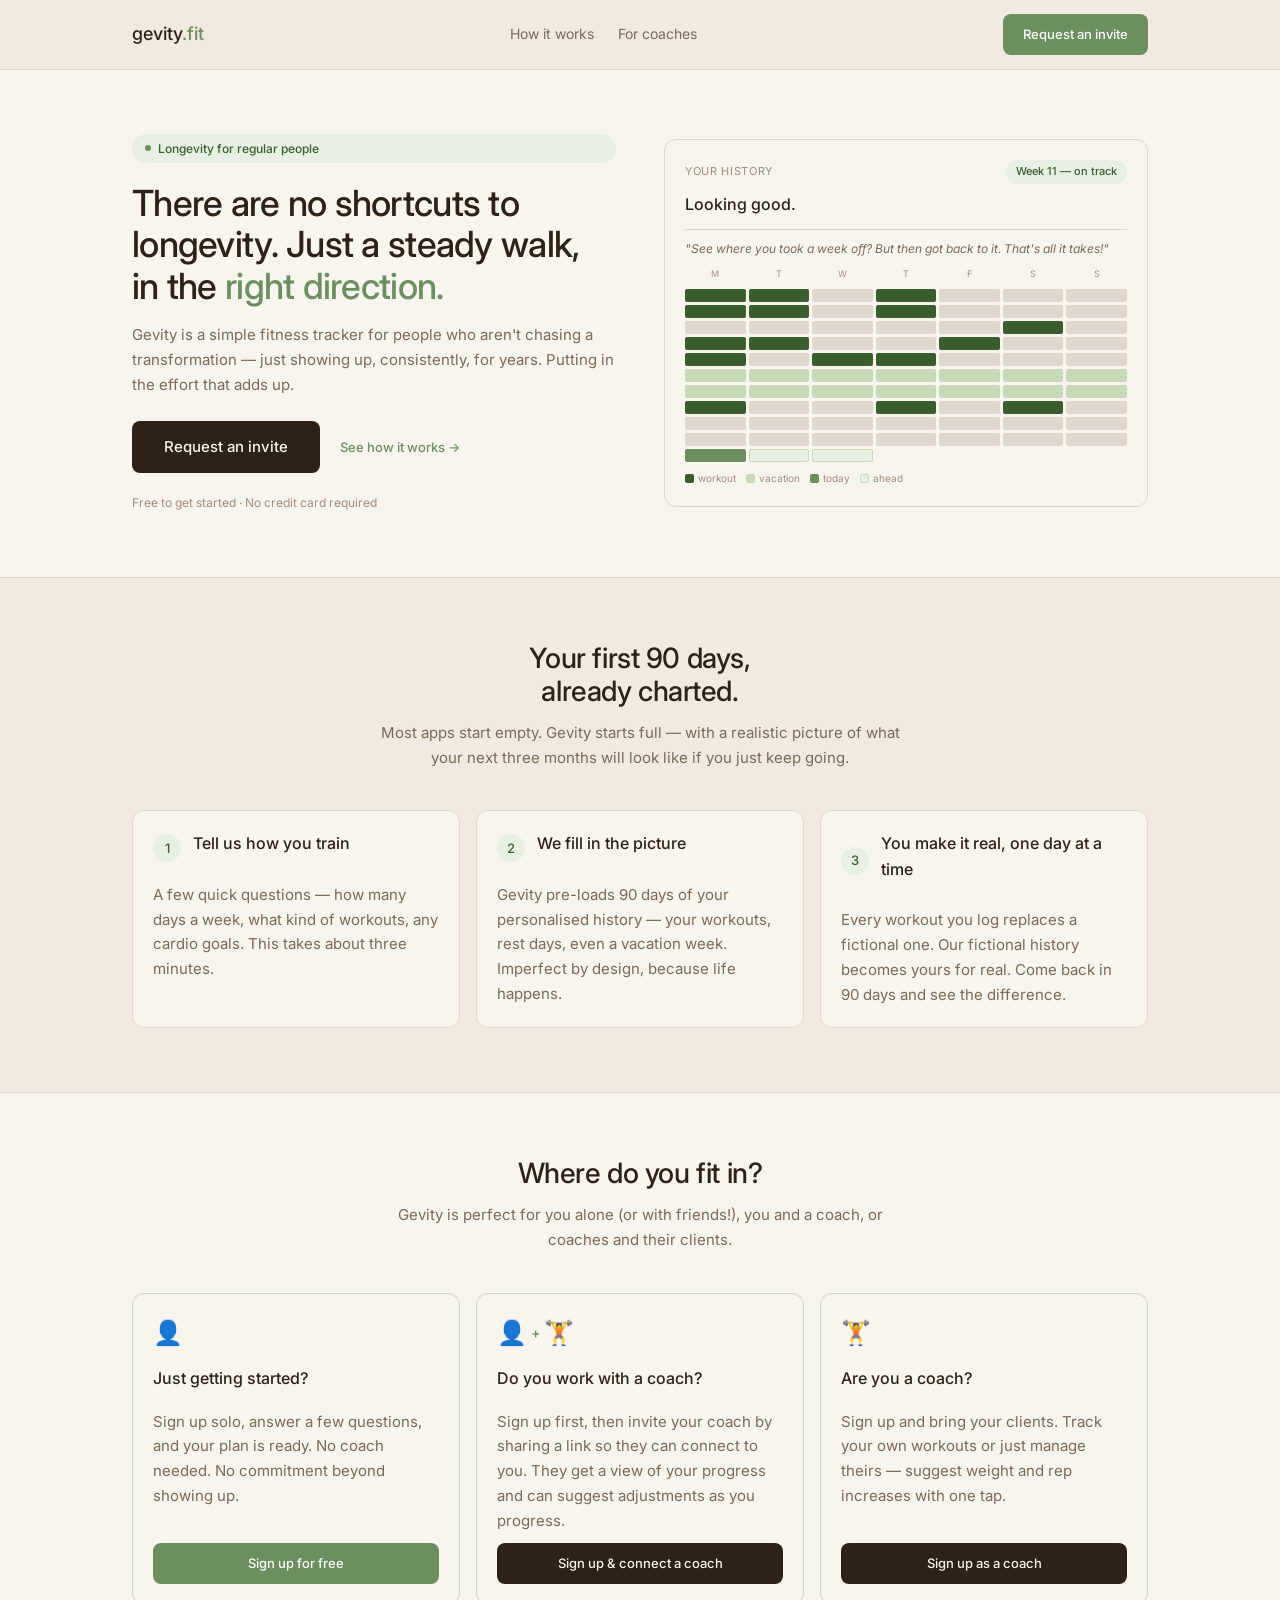
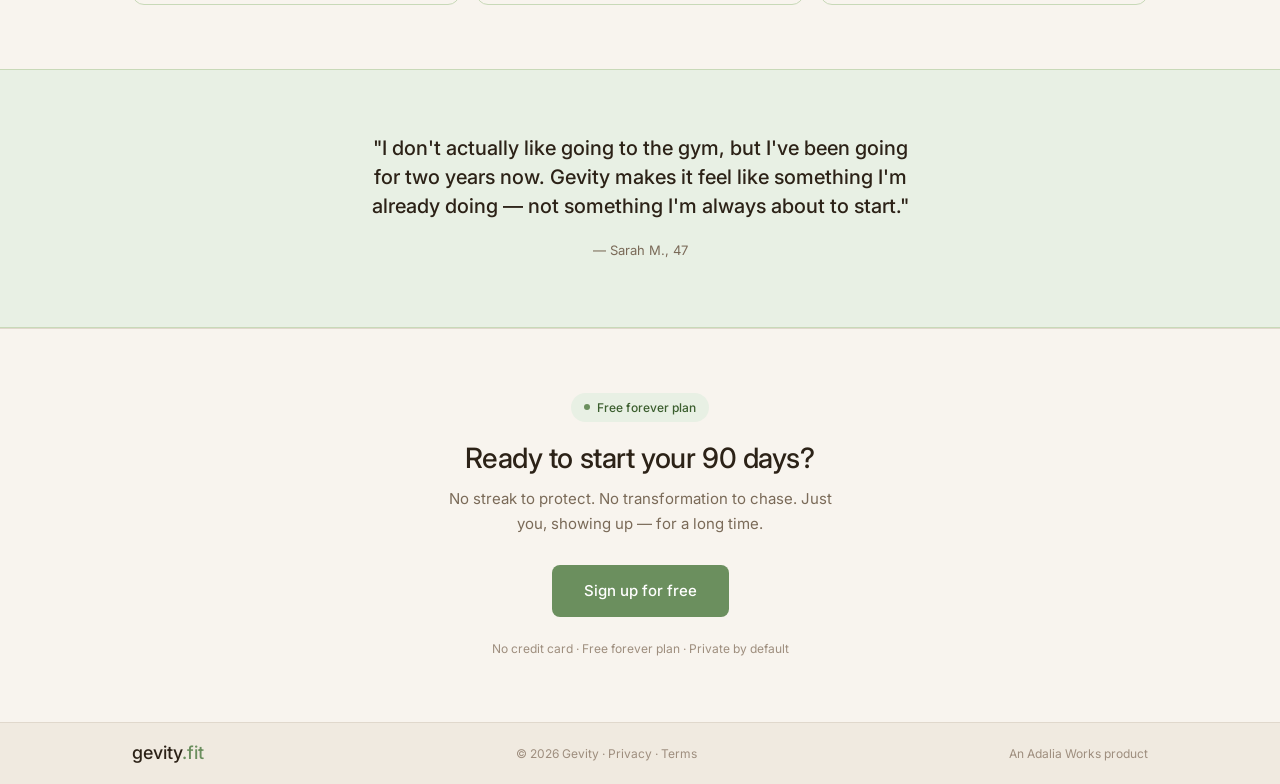
==== index.html @ 1856f092 "Add invite page, point all CTAs to /invite, fix icon + typos" ====
<!doctype html>
<html lang="en">
    <head>
        <meta charset="UTF-8" />
        <meta name="viewport" content="width=device-width, initial-scale=1.0" />
        <title>
            Gevity — Fitness Tracker — Helping regular people pursue longevity
        </title>
        <meta
            name="description"
            content="A fitness tracker for people playing the long game. No shortcuts. No streaks to protect. Just showing up week after week."
        />
        <link rel="stylesheet" href="style.css" />
        <link rel="preconnect" href="https://fonts.googleapis.com" />
        <link rel="preconnect" href="https://fonts.gstatic.com" crossorigin />
        <link
            href="https://fonts.googleapis.com/css2?family=Inter:wght@400;500&display=swap"
            rel="stylesheet"
        />
    </head>
    <body>
        <!-- Nav -->
        <nav class="nav">
            <div class="nav-inner">
                <div class="logo">
                    gevity<span class="logo-accent">.fit</span>
                </div>
                <div class="nav-links">
                    <a href="#how-it-works">How it works</a>
                    <a href="#coaches">For coaches</a>
                </div>
                <a
                    href="/invite.html"
                    class="btn btn-green"
                    >Request an invite</a
                >
            </div>
        </nav>

        <!-- Hero -->
        <section class="hero">
            <div class="hero-inner">
                <div class="hero-copy">
                    <div class="tag">
                        <span class="tag-dot"></span>
                        Longevity for regular people
                    </div>
                    <h1>
                        There are no shortcuts to<br />longevity. Just a steady
                        walk,<br />in the
                        <span class="green">right direction.</span>
                    </h1>
                    <p class="body-text">
                        Gevity is a simple fitness tracker for people who aren't
                        chasing a transformation — just showing up,
                        consistently, for years. Putting in the effort that adds
                        up.
                    </p>
                    <div class="hero-cta">
                        <a
                            href="/invite.html"
                            class="btn btn-dark btn-lg"
                            >Request an invite</a
                        >
                        <a href="#how-it-works" class="link-green"
                            >See how it works →</a
                        >
                    </div>
                    <p class="fine-print">
                        Free to get started · No credit card required
                    </p>
                </div>
                <div class="hero-card card">
                    <div class="card-header">
                        <span class="muted-label">Your history</span>
                        <span class="badge">Week 11 — on track</span>
                    </div>
                    <div class="card-title">Looking good.</div>
                    <p class="card-quote">
                        "See where you took a week off? But then got back to it.
                        That's all it takes!"
                    </p>
                    <div class="cal-labels">
                        <span>M</span><span>T</span><span>W</span><span>T</span
                        ><span>F</span><span>S</span><span>S</span>
                    </div>
                    <div class="calendar" id="calendar"></div>
                    <div class="cal-legend">
                        <span
                            ><span class="dot dot-workout"></span>workout</span
                        >
                        <span
                            ><span class="dot dot-vacation"></span
                            >vacation</span
                        >
                        <span><span class="dot dot-today"></span>today</span>
                        <span><span class="dot dot-ahead"></span>ahead</span>
                    </div>
                </div>
            </div>
        </section>

        <!-- How it works -->
        <section class="section section-alt" id="how-it-works">
            <div class="container">
                <div class="section-header">
                    <h2>Your first 90 days,<br />already charted.</h2>
                    <p class="body-text">
                        Most apps start empty. Gevity starts full — with a
                        realistic picture of what your next three months will
                        look like if you just keep going.
                    </p>
                </div>
                <div class="grid-3">
                    <div class="card">
                        <div class="step-row">
                            <div class="step-num">1</div>
                            <h3>Tell us how you train</h3>
                        </div>
                        <p class="body-text">
                            A few quick questions — how many days a week, what
                            kind of workouts, any cardio goals. This takes about
                            three minutes.
                        </p>
                    </div>
                    <div class="card">
                        <div class="step-row">
                            <div class="step-num">2</div>
                            <h3>We fill in the picture</h3>
                        </div>
                        <p class="body-text">
                            Gevity pre-loads 90 days of your personalised
                            history — your workouts, rest days, even a vacation
                            week. Imperfect by design, because life happens.
                        </p>
                    </div>
                    <div class="card">
                        <div class="step-row">
                            <div class="step-num">3</div>
                            <h3>You make it real, one day at a time</h3>
                        </div>
                        <p class="body-text">
                            Every workout you log replaces a fictional one. Our
                            fictional history becomes yours for real. Come back
                            in 90 days and see the difference.
                        </p>
                    </div>
                </div>
            </div>
        </section>

        <!-- Who this is for -->
        <section class="section" id="coaches">
            <div class="container">
                <div class="section-header">
                    <h2>Where do you fit in?</h2>
                    <p class="body-text">
                        Gevity is perfect for you alone (or with friends!), you
                        and a coach, or coaches and their clients.
                    </p>
                </div>
                <div class="grid-3">
                    <div class="card card-green">
                        <div class="who-icon">👤</div>
                        <h3>Just getting started?</h3>
                        <p class="body-text">
                            Sign up solo, answer a few questions, and your plan
                            is ready. No coach needed. No commitment beyond
                            showing up.
                        </p>
                        <a
                            href="/invite.html"
                            class="btn btn-green btn-block"
                            >Sign up for free</a
                        >
                    </div>
                    <div class="card card-green">
                        <div class="who-icon who-icon-combo">👤<span class="who-plus">+</span>🏋️</div>
                        <h3>Do you work with a coach?</h3>
                        <p class="body-text">
                            Sign up first, then invite your coach by sharing a
                            link so they can connect to you. They get a view of
                            your progress and can suggest adjustments as you
                            progress.
                        </p>
                        <a
                            href="/invite.html"
                            class="btn btn-dark btn-block"
                            >Sign up &amp; connect a coach</a
                        >
                    </div>
                    <div class="card card-green">
                        <div class="who-icon">🏋️</div>
                        <h3>Are you a coach?</h3>
                        <p class="body-text">
                            Sign up and bring your clients. Track your own
                            workouts or just manage theirs — suggest weight and
                            rep increases with one tap.
                        </p>
                        <a
                            href="/invite.html"
                            class="btn btn-dark btn-block"
                            >Sign up as a coach</a
                        >
                    </div>
                </div>
            </div>
        </section>

        <!-- Testimonial -->
        <section class="section section-green">
            <div class="container">
                <blockquote>
                    <p>
                        "I don't actually like going to the gym, but I've been
                        going for two years now. Gevity makes it feel like
                        something I'm already doing — not something I'm always
                        about to start."
                    </p>
                    <cite>— Sarah M., 47</cite>
                </blockquote>
            </div>
        </section>

        <!-- Footer CTA -->
        <section class="section footer-cta">
            <div class="container text-center">
                <div class="tag tag-center">
                    <span class="tag-dot"></span>
                    Free forever plan
                </div>
                <h2>Ready to start your 90 days?</h2>
                <p class="body-text">
                    No streak to protect. No transformation to chase. Just you,
                    showing up — for a long time.
                </p>
                <a
                    href="/invite.html"
                    class="btn btn-green btn-lg"
                    >Sign up for free</a
                >
                <p class="fine-print">
                    No credit card · Free forever plan · Private by default
                </p>
            </div>
        </section>

        <!-- Footer -->
        <footer class="footer">
            <div class="footer-inner">
                <div class="logo">
                    gevity<span class="logo-accent">.fit</span>
                </div>
                <div class="footer-center">
                    © 2026 Gevity · <a href="/privacy.html">Privacy</a> ·
                    <a href="/terms.html">Terms</a>
                </div>
                <div class="footer-right">
                    An
                    <a href="https://adaliaworks.com">Adalia Works</a> product
                </div>
            </div>
        </footer>

        <script>
            const days = [
                1,
                1,
                0,
                1,
                0,
                0,
                0,
                1,
                1,
                0,
                1,
                0,
                0,
                0,
                0,
                0,
                0,
                0,
                0,
                1,
                0,
                1,
                1,
                0,
                0,
                1,
                0,
                0,
                1,
                0,
                1,
                1,
                0,
                0,
                0, // vacation week follows
                1,
                1,
                0,
                1,
                0,
                0,
                0,
                1,
                1,
                0,
                1,
                0,
                0,
                0,
                1,
                0,
                0,
                1,
                0,
                1,
                0,
                0,
                0,
                0,
                0,
                0,
                0,
                0, // vacation
                0,
                0,
                0,
                0,
                0,
                0,
                0, // vacation
                1,
                1,
                0,
            ];
            const vacationStart = 35,
                vacationEnd = 48,
                todayIndex = 70;
            const cal = document.getElementById("calendar");
            days.forEach((d, i) => {
                const cell = document.createElement("div");
                cell.className = "cal-cell";
                const isVacation = i >= vacationStart && i <= vacationEnd;
                const isFuture = i > todayIndex;
                const isToday = i === todayIndex;
                if (isToday) cell.classList.add("cal-today");
                else if (isFuture) cell.classList.add("cal-future");
                else if (isVacation) cell.classList.add("cal-vacation");
                else if (d) cell.classList.add("cal-workout");
                else cell.classList.add("cal-rest");
                cal.appendChild(cell);
            });
        </script>
    </body>
</html>
---- style.css ----
*, *::before, *::after { box-sizing: border-box; margin: 0; padding: 0; }

:root {
  --cream: #F8F4EE;
  --cream-mid: #F0EAE0;
  --cream-dark: #EDE4D6;
  --border: #E0D8CC;
  --border-green: #C8D9B8;
  --green: #6B8F5E;
  --green-dark: #3B5E2E;
  --green-light: #E8F0E4;
  --text-dark: #2C2217;
  --text-mid: #7A6A58;
  --text-light: #9E8E7E;
}

html { scroll-behavior: smooth; }

body {
  font-family: 'Inter', system-ui, sans-serif;
  background: var(--cream);
  color: var(--text-dark);
  font-size: 16px;
  line-height: 1.6;
}

/* Nav */
.nav { background: var(--cream-mid); border-bottom: 0.5px solid var(--border); position: sticky; top: 0; z-index: 100; }
.nav-inner { max-width: 1080px; margin: 0 auto; padding: 14px 32px; display: flex; justify-content: space-between; align-items: center; }
.logo { font-size: 18px; font-weight: 500; color: var(--text-dark); }
.logo-accent { color: var(--green); }
.nav-links { display: flex; gap: 24px; }
.nav-links a { font-size: 14px; color: var(--text-mid); text-decoration: none; }
.nav-links a:hover { color: var(--text-dark); }

/* Buttons */
.btn { display: inline-block; font-size: 13px; font-weight: 500; padding: 10px 20px; border-radius: 8px; text-decoration: none; cursor: pointer; transition: opacity 0.15s; }
.btn:hover { opacity: 0.88; }
.btn-green { background: var(--green); color: #fff; }
.btn-dark { background: var(--text-dark); color: var(--cream); }
.btn-lg { font-size: 15px; padding: 14px 32px; }
.btn-block { display: block; text-align: center; margin-top: auto; }

/* Tags */
.tag { display: inline-flex; align-items: center; gap: 7px; background: var(--green-light); border-radius: 999px; padding: 5px 13px; font-size: 12px; color: var(--green-dark); font-weight: 500; margin-bottom: 20px; }
.tag-dot { width: 6px; height: 6px; border-radius: 50%; background: var(--green); flex-shrink: 0; }
.tag-center { display: flex; width: fit-content; margin: 0 auto 20px; }

/* Typography */
h1 { font-size: 36px; font-weight: 500; line-height: 1.15; letter-spacing: -0.02em; margin-bottom: 16px; }
h2 { font-size: 28px; font-weight: 500; line-height: 1.2; letter-spacing: -0.015em; margin-bottom: 12px; }
h3 { font-size: 16px; font-weight: 500; margin-bottom: 8px; }
.green { color: var(--green); }
.body-text { font-size: 15px; color: var(--text-mid); line-height: 1.65; }
.fine-print { font-size: 12px; color: var(--text-light); margin-top: 10px; }
.muted-label { font-size: 11px; color: var(--text-light); letter-spacing: 0.06em; text-transform: uppercase; }
.link-green { font-size: 13px; color: var(--green); font-weight: 500; text-decoration: none; }
.link-green:hover { text-decoration: underline; }
.text-center { text-align: center; }

/* Layout */
.container { max-width: 1080px; margin: 0 auto; padding: 0 32px; }
.section { padding: 64px 0; }
.section-alt { background: var(--cream-mid); border-top: 0.5px solid var(--border); border-bottom: 0.5px solid var(--border); }
.section-green { background: var(--green-light); border-top: 0.5px solid var(--border-green); border-bottom: 0.5px solid var(--border-green); }
.section-header { text-align: center; max-width: 520px; margin: 0 auto 40px; }
.grid-3 { display: grid; grid-template-columns: repeat(3, 1fr); gap: 16px; }

/* Hero */
.hero { padding: 64px 0; }
.hero-inner { max-width: 1080px; margin: 0 auto; padding: 0 32px; display: grid; grid-template-columns: 1fr 1fr; gap: 48px; align-items: center; }
.hero-copy { display: flex; flex-direction: column; }
.hero-cta { display: flex; align-items: center; gap: 20px; margin: 24px 0 10px; }

/* Cards */
.card { background: var(--cream); border: 0.5px solid var(--border); border-radius: 12px; padding: 20px; display: flex; flex-direction: column; gap: 10px; }
.card-green { border-color: var(--border-green); }
.hero-card { gap: 8px; }
.card-header { display: flex; justify-content: space-between; align-items: center; }
.card-title { font-size: 16px; font-weight: 500; color: var(--text-dark); }
.card-quote { font-size: 12px; color: var(--text-mid); line-height: 1.55; font-style: italic; border-top: 0.5px solid var(--border); padding-top: 10px; margin-top: 4px; }
.badge { background: var(--green-light); border-radius: 999px; padding: 3px 10px; font-size: 11px; color: var(--green-dark); font-weight: 500; }

/* Calendar */
.cal-labels { display: grid; grid-template-columns: repeat(7, 1fr); gap: 3px; }
.cal-labels span { font-size: 9px; color: var(--text-light); text-align: center; }
.calendar { display: grid; grid-template-columns: repeat(7, 1fr); gap: 3px; }
.cal-cell { height: 13px; border-radius: 2px; }
.cal-workout { background: var(--green-dark); }
.cal-vacation { background: var(--border-green); }
.cal-today { background: var(--green); }
.cal-rest { background: var(--border); }
.cal-future { background: var(--green-light); border: 0.5px solid var(--border-green); }
.cal-legend { display: flex; gap: 10px; flex-wrap: wrap; }
.cal-legend span { display: flex; align-items: center; gap: 4px; font-size: 10px; color: var(--text-light); }
.dot { width: 9px; height: 9px; border-radius: 2px; display: inline-block; flex-shrink: 0; }
.dot-workout { background: var(--green-dark); }
.dot-vacation { background: var(--border-green); }
.dot-today { background: var(--green); }
.dot-ahead { background: var(--green-light); border: 0.5px solid var(--border-green); }

/* Steps */
.step-row { display: flex; align-items: center; gap: 12px; margin-bottom: 8px; }
.step-num { width: 28px; height: 28px; border-radius: 50%; background: var(--green-light); display: flex; align-items: center; justify-content: center; font-size: 13px; font-weight: 500; color: var(--green-dark); flex-shrink: 0; }

/* Who icons */
.who-icon { font-size: 24px; margin-bottom: 4px; }
.who-icon-combo { display: flex; align-items: center; gap: 4px; }
.who-plus { font-size: 14px; color: var(--green); font-weight: 500; line-height: 1; }

/* Testimonial */
blockquote { max-width: 560px; margin: 0 auto; text-align: center; }
blockquote p { font-size: 20px; font-weight: 500; color: var(--text-dark); line-height: 1.45; margin-bottom: 16px; }
blockquote cite { font-size: 13px; color: var(--text-mid); font-style: normal; }

/* Footer CTA */
.footer-cta { border-top: 0.5px solid var(--border); }
.footer-cta h2 { margin-bottom: 12px; }
.footer-cta .body-text { max-width: 400px; margin: 0 auto 28px; }
.footer-cta .btn-lg { margin-bottom: 12px; }

/* Footer */
.footer { background: var(--cream-mid); border-top: 0.5px solid var(--border); padding: 16px 0; }
.footer-inner { max-width: 1080px; margin: 0 auto; padding: 0 32px; display: flex; justify-content: space-between; align-items: center; }
.footer-center, .footer-right { font-size: 12px; color: var(--text-light); }
.footer-center a, .footer-right a { color: var(--text-light); text-decoration: none; }
.footer-center a:hover, .footer-right a:hover { color: var(--text-dark); }

/* Nav active state */
.nav-active { color: var(--text-dark) !important; font-weight: 500; }
.logo { text-decoration: none; }

/* Page hero (sub-pages) */
.page-hero { padding: 56px 0 48px; border-bottom: 0.5px solid var(--border); }
.page-hero h1 { max-width: 600px; }
.hero-sub { max-width: 520px; margin-top: 4px; }

/* Feature blocks */
.feature-block { display: grid; grid-template-columns: 1fr 1fr; gap: 56px; align-items: start; }
.feature-block-reverse { direction: rtl; }
.feature-block-reverse > * { direction: ltr; }
.feature-label { font-size: 11px; font-weight: 500; letter-spacing: 0.1em; text-transform: uppercase; color: var(--green); margin-bottom: 10px; }
.feature-copy { display: flex; flex-direction: column; gap: 14px; }
.feature-visual { position: sticky; top: 80px; display: flex; flex-direction: column; gap: 12px; }

/* Callout boxes */
.callout { display: flex; gap: 12px; align-items: flex-start; background: var(--cream-mid); border: 0.5px solid var(--border); border-radius: 10px; padding: 16px; font-size: 14px; color: var(--text-mid); line-height: 1.6; }
.callout-green { background: var(--green-light); border-color: var(--border-green); }
.callout-icon { font-size: 20px; flex-shrink: 0; margin-top: 1px; }

/* Dial-back card */
.adjust-row { display: flex; flex-direction: column; gap: 4px; padding: 10px 0; border-bottom: 0.5px solid var(--border); }
.adjust-row:last-of-type { border-bottom: none; }
.adjust-exercise { font-size: 13px; font-weight: 500; color: var(--text-dark); }
.adjust-change { display: flex; align-items: center; gap: 8px; font-size: 12px; flex-wrap: wrap; }
.adjust-was { color: var(--text-light); text-decoration: line-through; }
.adjust-arrow { color: var(--text-light); }
.adjust-now { color: var(--green-dark); font-weight: 500; }
.card-note { font-size: 12px; color: var(--text-light); font-style: italic; border-top: 0.5px solid var(--border); padding-top: 10px; margin-top: 4px; line-height: 1.5; }

/* Post-workout stats */
.stat-block { padding: 10px 0; border-bottom: 0.5px solid var(--border); }
.stat-number { font-size: 28px; font-weight: 500; color: var(--text-dark); line-height: 1.1; }
.stat-label { font-size: 12px; color: var(--text-light); margin-top: 2px; }
.stat-equiv { background: var(--green-light); border-radius: 8px; padding: 12px; font-size: 13px; color: var(--green-dark); line-height: 1.5; margin-top: 4px; }
.divider { height: 0.5px; background: var(--border); margin: 4px 0; }

/* Share card */
.share-card { gap: 12px; }
.share-header { display: flex; align-items: center; gap: 10px; }
.share-avatar { width: 36px; height: 36px; border-radius: 50%; background: var(--green-light); display: flex; align-items: center; justify-content: center; font-size: 14px; font-weight: 500; color: var(--green-dark); flex-shrink: 0; }
.share-message { font-size: 14px; color: var(--text-dark); line-height: 1.55; font-style: italic; border-left: 2px solid var(--border-green); padding-left: 12px; }
.share-cta-box { background: var(--cream-mid); border-radius: 8px; padding: 12px; border: 0.5px solid var(--border); }

/* Grid 2 */
.grid-2 { display: grid; grid-template-columns: repeat(2, 1fr); gap: 16px; }

/* Permission levels */
.permission-levels { display: flex; flex-direction: column; gap: 12px; margin-top: 8px; }
.permission-level { display: flex; gap: 14px; align-items: flex-start; padding: 12px; background: var(--cream-mid); border-radius: 10px; border: 0.5px solid var(--border); }
.permission-icon { font-size: 20px; flex-shrink: 0; width: 32px; height: 32px; display: flex; align-items: center; justify-content: center; border-radius: 8px; }
.permission-view { background: var(--green-light); }
.permission-suggest { background: #EEF0FB; }
.permission-push { background: #FFF5E0; }
.permission-name { font-size: 14px; font-weight: 500; color: var(--text-dark); margin-bottom: 2px; }
.permission-desc { font-size: 13px; color: var(--text-mid); line-height: 1.5; }

/* Suggestion card */
.suggestion-exercise { font-size: 14px; font-weight: 500; color: var(--text-dark); }
.suggestion-change { display: flex; align-items: center; gap: 8px; font-size: 13px; margin: 6px 0; }
.suggestion-note { font-size: 13px; color: var(--text-mid); font-style: italic; line-height: 1.5; border-left: 2px solid var(--border-green); padding-left: 10px; }

/* Permission toggle rows */
.perm-row { display: flex; justify-content: space-between; align-items: center; padding: 8px 0; border-bottom: 0.5px solid var(--border); font-size: 13px; color: var(--text-mid); }
.perm-row:last-of-type { border-bottom: none; }
.perm-on { color: var(--green-dark); font-weight: 500; font-size: 12px; }
.perm-off { color: var(--text-light); font-size: 12px; }

/* Activity feed */
.activity-row { display: flex; align-items: center; gap: 10px; padding: 10px 0; border-bottom: 0.5px solid var(--border); }
.activity-row:last-of-type { border-bottom: none; }
.activity-avatar { width: 32px; height: 32px; border-radius: 50%; background: var(--green-light); display: flex; align-items: center; justify-content: center; font-size: 13px; font-weight: 500; color: var(--green-dark); flex-shrink: 0; }
.activity-cheer { font-size: 20px; margin-left: auto; cursor: pointer; }

/* Invite page */
.invite-hero { min-height: calc(100vh - 54px); display: flex; align-items: center; padding: 80px 0; }
.invite-inner { max-width: 560px; display: flex; flex-direction: column; gap: 16px; }
.invite-inner h1 { margin-bottom: 4px; }
.invite-inner .btn-lg { margin-top: 8px; align-self: flex-start; }
.invite-inner .fine-print { margin-top: 0; }

/* Prose (Privacy, Terms) */
.prose { max-width: 680px; }
.prose-section { margin-bottom: 40px; padding-bottom: 40px; border-bottom: 0.5px solid var(--border); }
.prose-section:last-child { border-bottom: none; }
.prose-section h2 { font-size: 20px; margin-bottom: 12px; }
.prose-section h3 { font-size: 15px; margin-top: 16px; margin-bottom: 8px; }
.prose-section p { font-size: 15px; color: var(--text-mid); line-height: 1.7; margin-bottom: 12px; }
.prose-section p:last-child { margin-bottom: 0; }
.prose-section ul { padding-left: 20px; display: flex; flex-direction: column; gap: 8px; margin-bottom: 12px; }
.prose-section li { font-size: 15px; color: var(--text-mid); line-height: 1.65; }

/* Responsive */
@media (max-width: 768px) {
  h1 { font-size: 28px; }
  h2 { font-size: 22px; }
  .hero-inner { grid-template-columns: 1fr; gap: 32px; }
  .hero-cta { flex-direction: column; align-items: flex-start; gap: 12px; }
  .grid-3 { grid-template-columns: 1fr; }
  .grid-2 { grid-template-columns: 1fr; }
  .feature-block { grid-template-columns: 1fr; gap: 32px; }
  .feature-block-reverse { direction: ltr; }
  .feature-visual { position: static; }
  .nav-links { display: none; }
  .footer-inner { flex-direction: column; gap: 8px; text-align: center; }
}
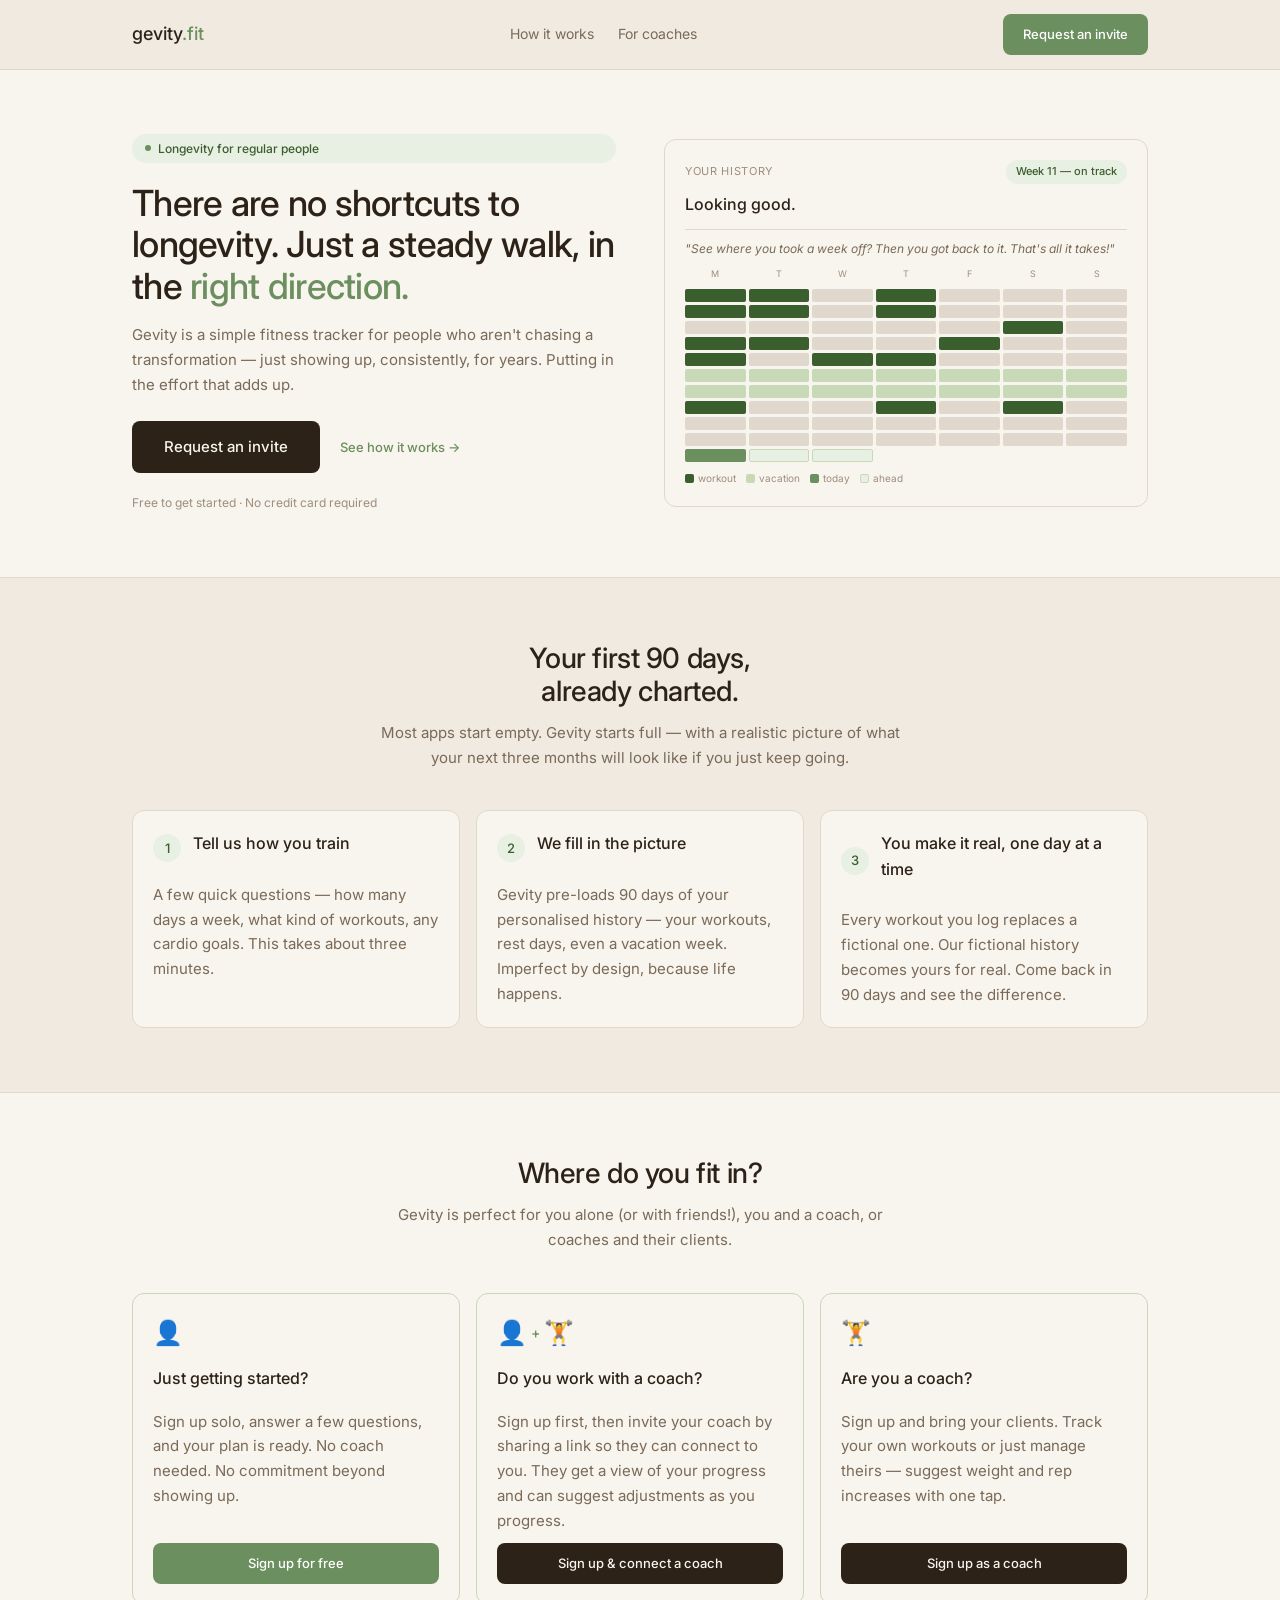
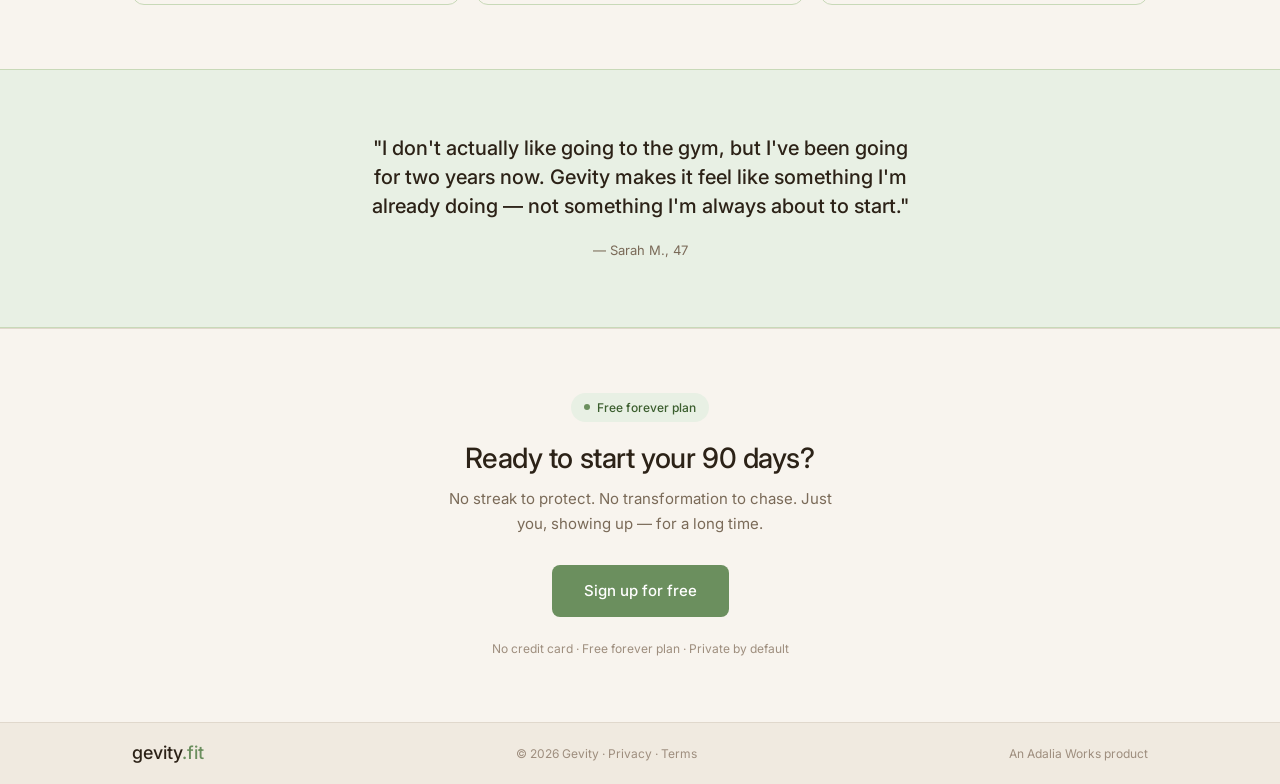
==== commit 66ee8a94: "TM Copy Edits" ====
--- a/index.html
+++ b/index.html
@@ -29,9 +29,7 @@
                     <a href="#how-it-works">How it works</a>
                     <a href="#coaches">For coaches</a>
                 </div>
-                <a
-                    href="/invite.html"
-                    class="btn btn-green"
+                <a href="/invite.html" class="btn btn-green"
                     >Request an invite</a
                 >
             </div>
@@ -47,7 +45,7 @@
                     </div>
                     <h1>
                         There are no shortcuts to<br />longevity. Just a steady
-                        walk,<br />in the
+                        walk, in the
                         <span class="green">right direction.</span>
                     </h1>
                     <p class="body-text">
@@ -57,9 +55,7 @@
                         up.
                     </p>
                     <div class="hero-cta">
-                        <a
-                            href="/invite.html"
-                            class="btn btn-dark btn-lg"
+                        <a href="/invite.html" class="btn btn-dark btn-lg"
                             >Request an invite</a
                         >
                         <a href="#how-it-works" class="link-green"
@@ -77,7 +73,7 @@
                     </div>
                     <div class="card-title">Looking good.</div>
                     <p class="card-quote">
-                        "See where you took a week off? But then got back to it.
+                        "See where you took a week off? Then you got back to it.
                         That's all it takes!"
                     </p>
                     <div class="cal-labels">
@@ -168,14 +164,14 @@
                             is ready. No coach needed. No commitment beyond
                             showing up.
                         </p>
-                        <a
-                            href="/invite.html"
-                            class="btn btn-green btn-block"
+                        <a href="/invite.html" class="btn btn-green btn-block"
                             >Sign up for free</a
                         >
                     </div>
                     <div class="card card-green">
-                        <div class="who-icon who-icon-combo">👤<span class="who-plus">+</span>🏋️</div>
+                        <div class="who-icon who-icon-combo">
+                            👤<span class="who-plus">+</span>🏋️
+                        </div>
                         <h3>Do you work with a coach?</h3>
                         <p class="body-text">
                             Sign up first, then invite your coach by sharing a
@@ -183,9 +179,7 @@
                             your progress and can suggest adjustments as you
                             progress.
                         </p>
-                        <a
-                            href="/invite.html"
-                            class="btn btn-dark btn-block"
+                        <a href="/invite.html" class="btn btn-dark btn-block"
                             >Sign up &amp; connect a coach</a
                         >
                     </div>
@@ -197,9 +191,7 @@
                             workouts or just manage theirs — suggest weight and
                             rep increases with one tap.
                         </p>
-                        <a
-                            href="/invite.html"
-                            class="btn btn-dark btn-block"
+                        <a href="/invite.html" class="btn btn-dark btn-block"
                             >Sign up as a coach</a
                         >
                     </div>
@@ -234,9 +226,7 @@
                     No streak to protect. No transformation to chase. Just you,
                     showing up — for a long time.
                 </p>
-                <a
-                    href="/invite.html"
-                    class="btn btn-green btn-lg"
+                <a href="/invite.html" class="btn btn-green btn-lg"
                     >Sign up for free</a
                 >
                 <p class="fine-print">
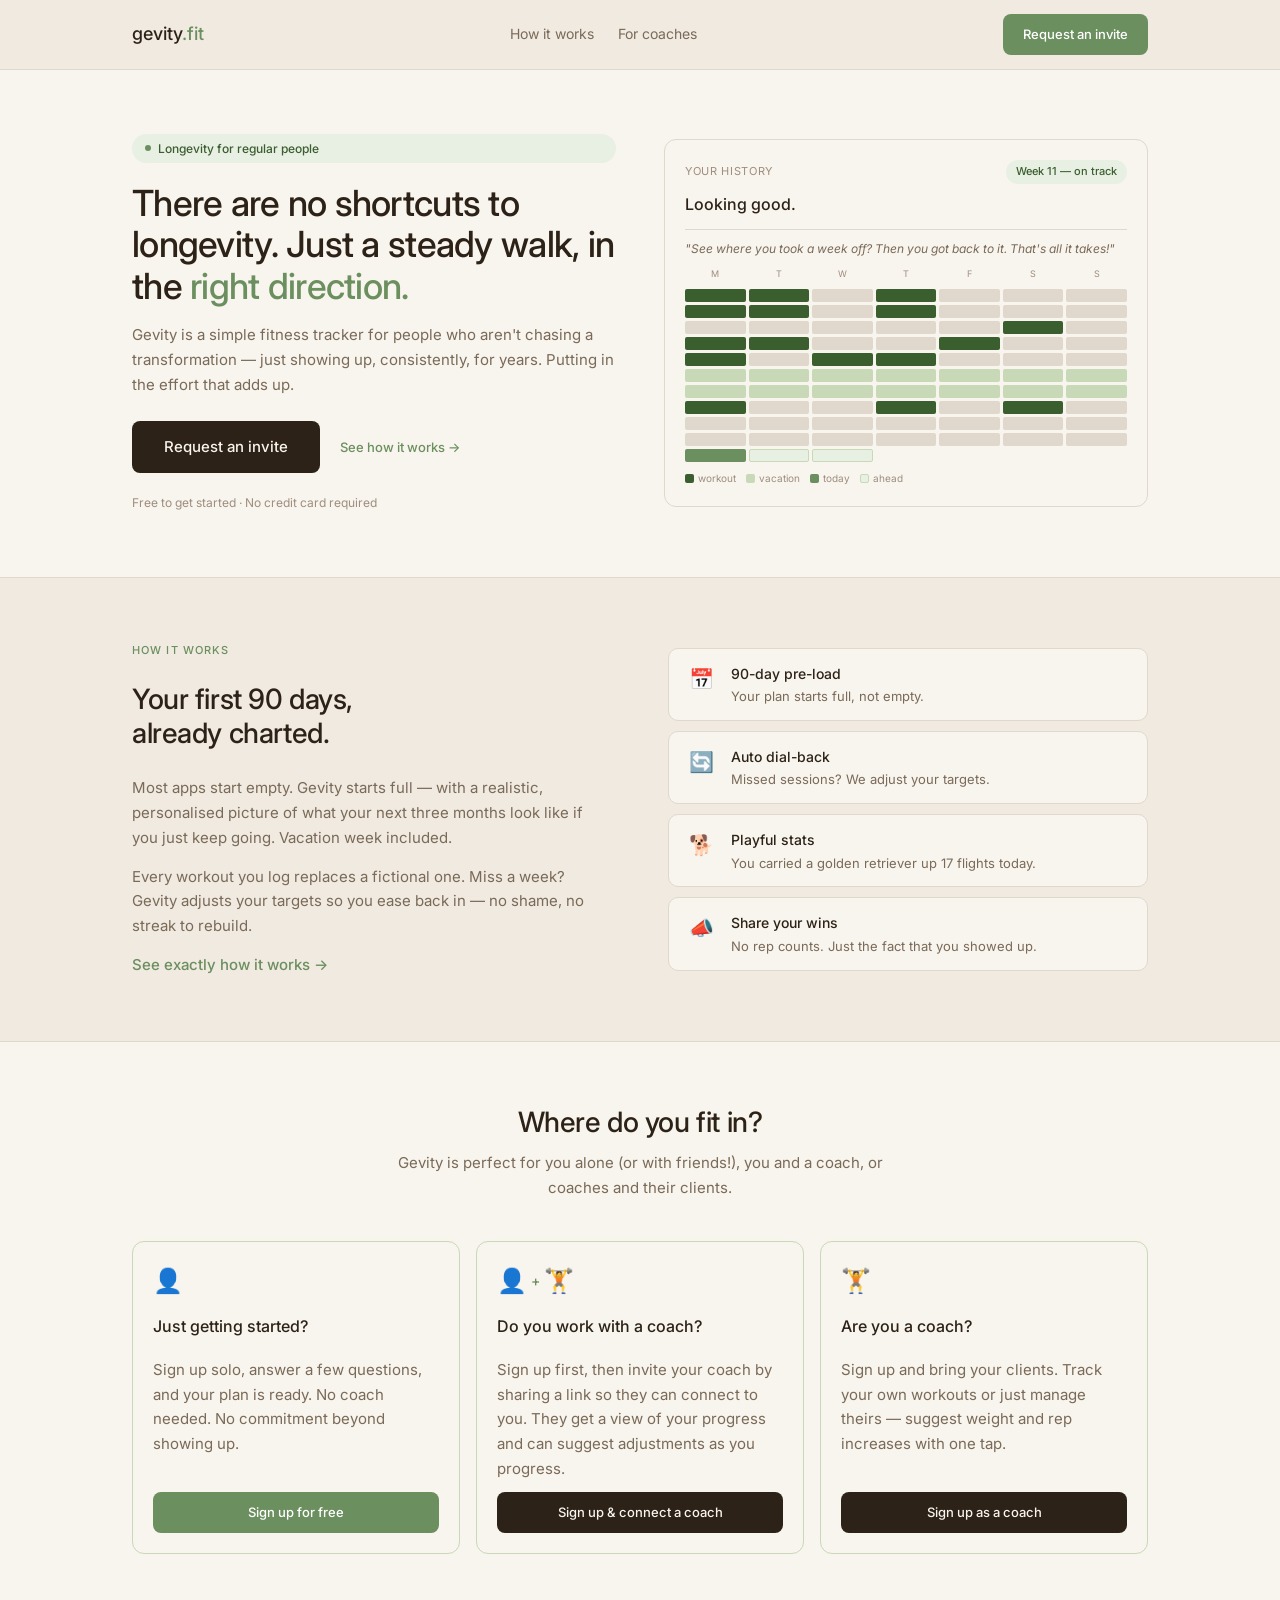
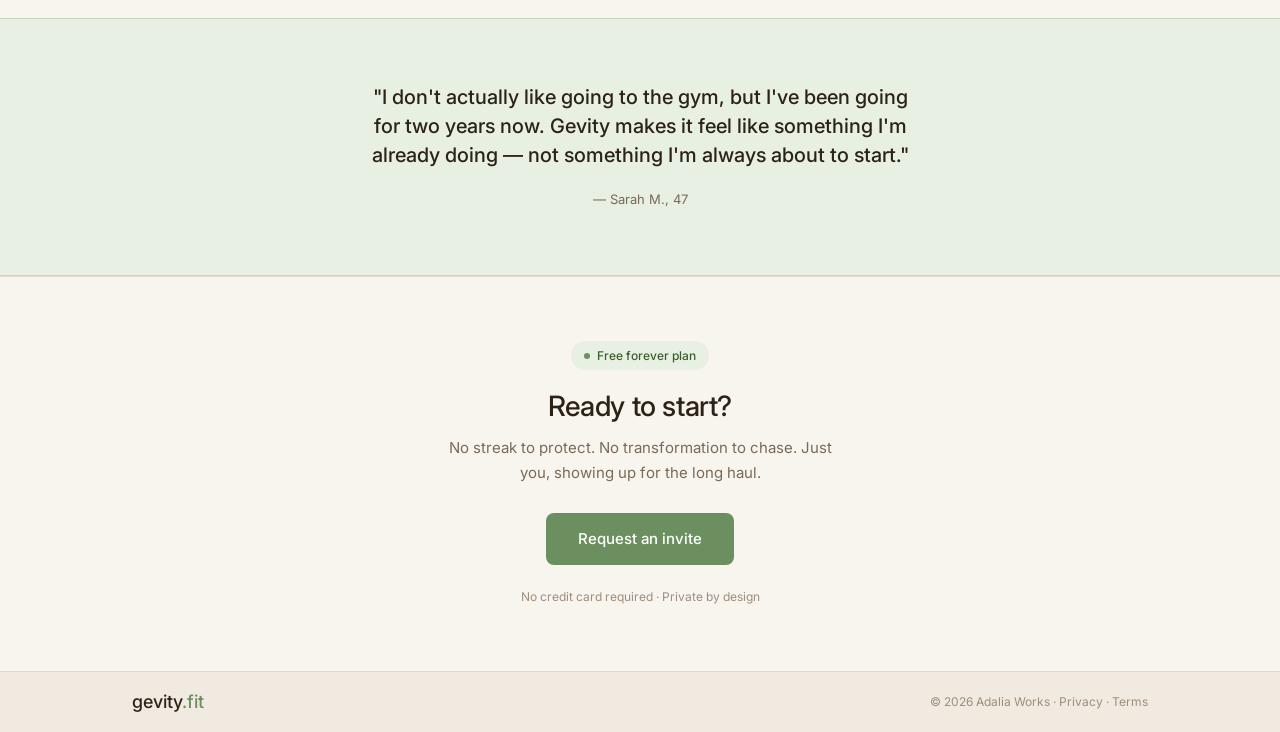
==== commit 0a5fc60e: "Consistency pass: CTAs, footer copyright, how-it-works teaser on index" ====
--- a/index.html
+++ b/index.html
@@ -96,50 +96,22 @@
             </div>
         </section>
 
-        <!-- How it works -->
+        <!-- How it works teaser -->
         <section class="section section-alt" id="how-it-works">
             <div class="container">
-                <div class="section-header">
-                    <h2>Your first 90 days,<br />already charted.</h2>
-                    <p class="body-text">
-                        Most apps start empty. Gevity starts full — with a
-                        realistic picture of what your next three months will
-                        look like if you just keep going.
-                    </p>
-                </div>
-                <div class="grid-3">
-                    <div class="card">
-                        <div class="step-row">
-                            <div class="step-num">1</div>
-                            <h3>Tell us how you train</h3>
-                        </div>
-                        <p class="body-text">
-                            A few quick questions — how many days a week, what
-                            kind of workouts, any cardio goals. This takes about
-                            three minutes.
-                        </p>
-                    </div>
-                    <div class="card">
-                        <div class="step-row">
-                            <div class="step-num">2</div>
-                            <h3>We fill in the picture</h3>
-                        </div>
-                        <p class="body-text">
-                            Gevity pre-loads 90 days of your personalised
-                            history — your workouts, rest days, even a vacation
-                            week. Imperfect by design, because life happens.
-                        </p>
-                    </div>
-                    <div class="card">
-                        <div class="step-row">
-                            <div class="step-num">3</div>
-                            <h3>You make it real, one day at a time</h3>
-                        </div>
-                        <p class="body-text">
-                            Every workout you log replaces a fictional one. Our
-                            fictional history becomes yours for real. Come back
-                            in 90 days and see the difference.
-                        </p>
+                <div class="hiw-teaser">
+                    <div class="hiw-teaser-copy">
+                        <div class="feature-label">How it works</div>
+                        <h2>Your first 90 days,<br />already charted.</h2>
+                        <p class="body-text">Most apps start empty. Gevity starts full — with a realistic, personalised picture of what your next three months look like if you just keep going. Vacation week included.</p>
+                        <p class="body-text">Every workout you log replaces a fictional one. Miss a week? Gevity adjusts your targets so you ease back in — no shame, no streak to rebuild.</p>
+                        <a href="/how-it-works.html" class="link-green" style="font-size:15px;">See exactly how it works →</a>
+                    </div>
+                    <div class="hiw-teaser-pills">
+                        <div class="hiw-pill"><div class="hiw-pill-icon">📅</div><div><div class="hiw-pill-title">90-day pre-load</div><div class="hiw-pill-body">Your plan starts full, not empty.</div></div></div>
+                        <div class="hiw-pill"><div class="hiw-pill-icon">🔄</div><div><div class="hiw-pill-title">Auto dial-back</div><div class="hiw-pill-body">Missed sessions? We adjust your targets.</div></div></div>
+                        <div class="hiw-pill"><div class="hiw-pill-icon">🐕</div><div><div class="hiw-pill-title">Playful stats</div><div class="hiw-pill-body">You carried a golden retriever up 17 flights today.</div></div></div>
+                        <div class="hiw-pill"><div class="hiw-pill-icon">📣</div><div><div class="hiw-pill-title">Share your wins</div><div class="hiw-pill-body">No rep counts. Just the fact that you showed up.</div></div></div>
                     </div>
                 </div>
             </div>
@@ -221,16 +193,16 @@
                     <span class="tag-dot"></span>
                     Free forever plan
                 </div>
-                <h2>Ready to start your 90 days?</h2>
+                <h2>Ready to start?</h2>
                 <p class="body-text">
                     No streak to protect. No transformation to chase. Just you,
-                    showing up — for a long time.
+                    showing up for the long haul.
                 </p>
                 <a href="/invite.html" class="btn btn-green btn-lg"
-                    >Sign up for free</a
+                    >Request an invite</a
                 >
                 <p class="fine-print">
-                    No credit card · Free forever plan · Private by default
+                    No credit card required · Private by design
                 </p>
             </div>
         </section>
@@ -242,12 +214,7 @@
                     gevity<span class="logo-accent">.fit</span>
                 </div>
                 <div class="footer-center">
-                    © 2026 Gevity · <a href="/privacy.html">Privacy</a> ·
-                    <a href="/terms.html">Terms</a>
-                </div>
-                <div class="footer-right">
-                    An
-                    <a href="https://adaliaworks.com">Adalia Works</a> product
+                    © 2026 <a href="https://adaliaworks.com">Adalia Works</a> · <a href="/privacy.html">Privacy</a> · <a href="/terms.html">Terms</a>
                 </div>
             </div>
         </footer>
--- a/style.css
+++ b/style.css
@@ -202,6 +202,15 @@
 .activity-avatar { width: 32px; height: 32px; border-radius: 50%; background: var(--green-light); display: flex; align-items: center; justify-content: center; font-size: 13px; font-weight: 500; color: var(--green-dark); flex-shrink: 0; }
 .activity-cheer { font-size: 20px; margin-left: auto; cursor: pointer; }
 
+/* How it works teaser (index.html) */
+.hiw-teaser { display: grid; grid-template-columns: 1fr 1fr; gap: 56px; align-items: center; }
+.hiw-teaser-copy { display: flex; flex-direction: column; gap: 14px; }
+.hiw-teaser-pills { display: flex; flex-direction: column; gap: 10px; }
+.hiw-pill { display: flex; align-items: flex-start; gap: 14px; background: var(--cream); border: 0.5px solid var(--border); border-radius: 10px; padding: 14px 16px; }
+.hiw-pill-icon { font-size: 20px; flex-shrink: 0; width: 32px; text-align: center; }
+.hiw-pill-title { font-size: 14px; font-weight: 500; color: var(--text-dark); margin-bottom: 2px; }
+.hiw-pill-body { font-size: 13px; color: var(--text-mid); line-height: 1.45; }
+
 /* Invite page */
 .invite-hero { min-height: calc(100vh - 54px); display: flex; align-items: center; padding: 80px 0; }
 .invite-inner { max-width: 560px; display: flex; flex-direction: column; gap: 16px; }
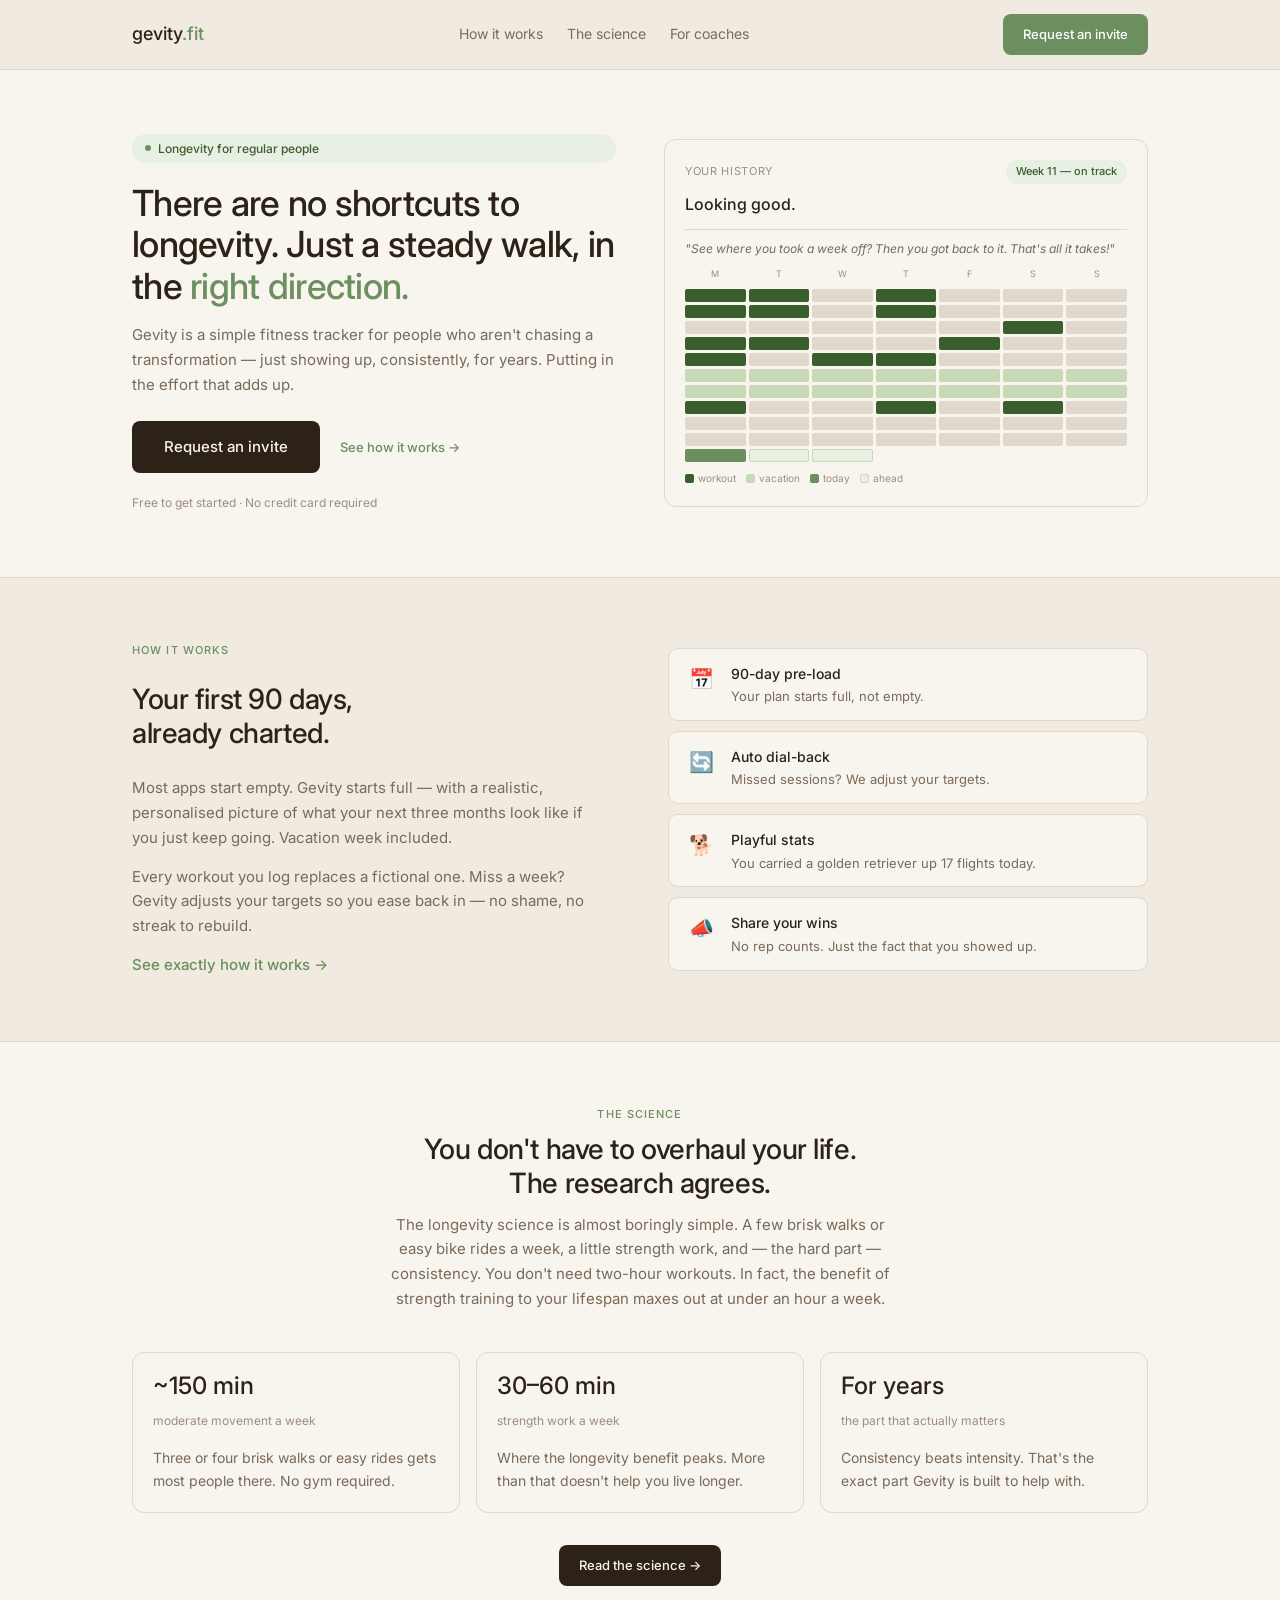
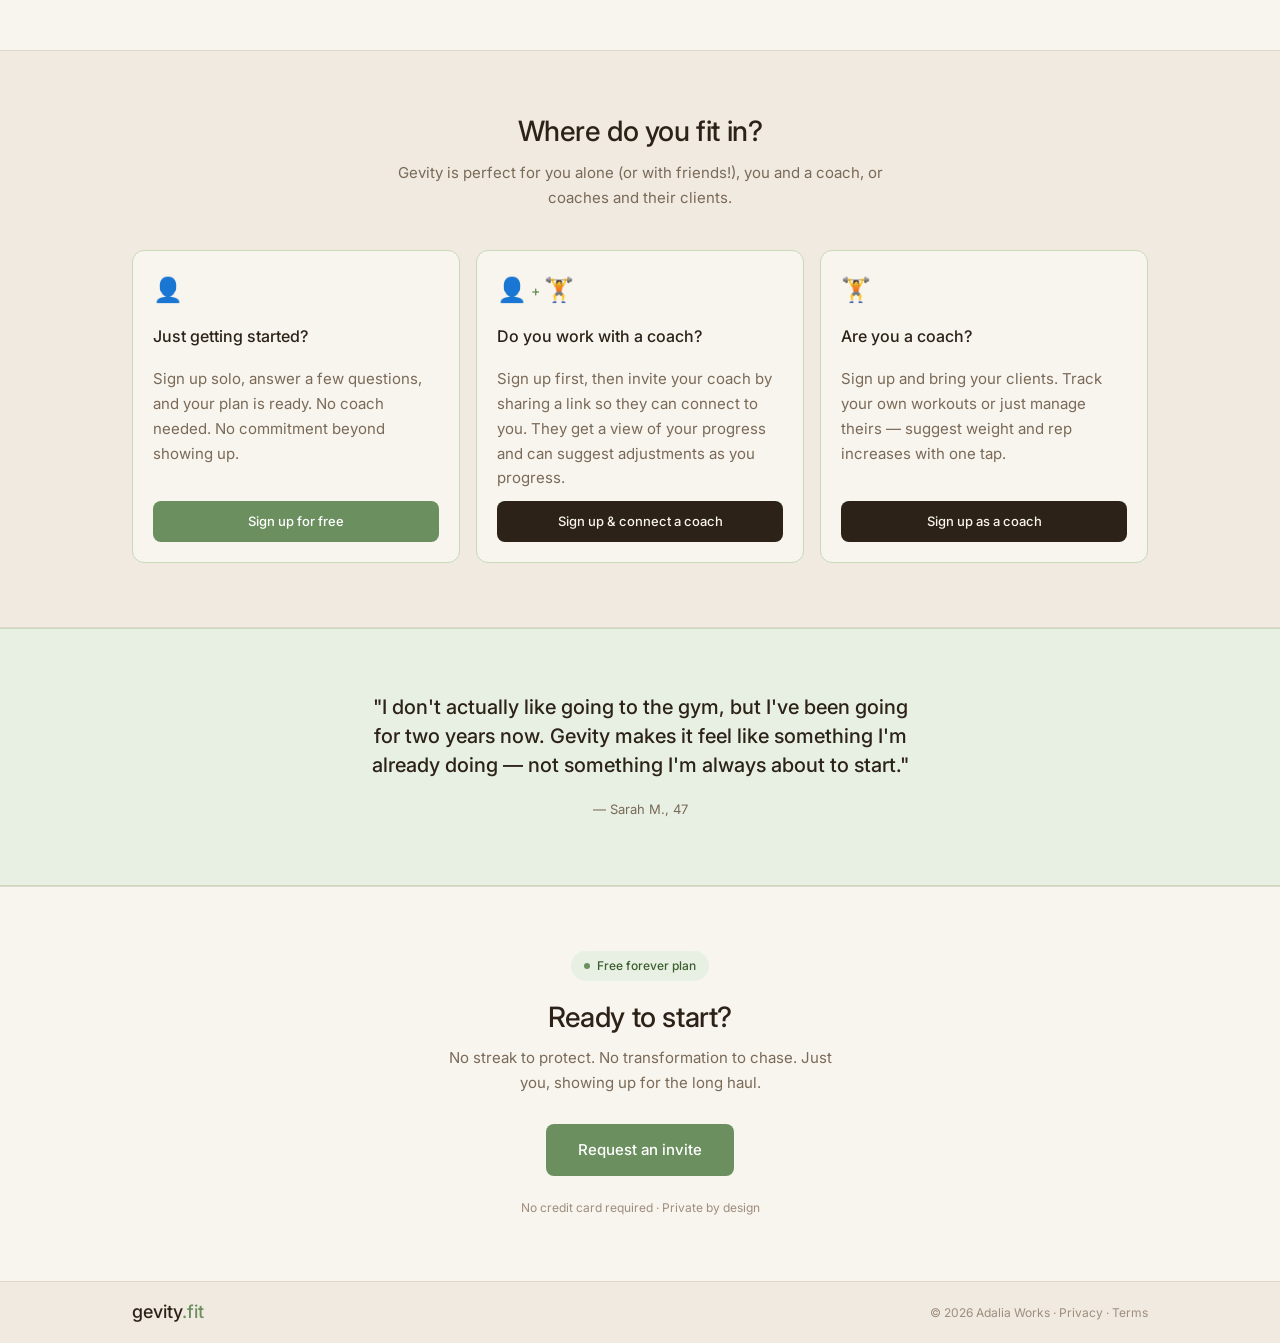
==== commit 75d08ead: "Add 'The science' to nav site-wide and a science teaser on the homepage Homepage gets a three-stat t" ====
--- a/index.html
+++ b/index.html
@@ -27,6 +27,7 @@
                 </div>
                 <div class="nav-links">
                     <a href="#how-it-works">How it works</a>
+                    <a href="/science.html">The science</a>
                     <a href="#coaches">For coaches</a>
                 </div>
                 <a href="/invite.html" class="btn btn-green"
@@ -117,8 +118,55 @@
             </div>
         </section>
 
+        <!-- The science teaser -->
+        <section class="section">
+            <div class="container">
+                <div class="section-header">
+                    <div class="feature-label">The science</div>
+                    <h2>You don't have to overhaul your life.<br />The research agrees.</h2>
+                    <p class="body-text">
+                        The longevity science is almost boringly simple. A few
+                        brisk walks or easy bike rides a week, a little strength
+                        work, and — the hard part — consistency. You don't need
+                        two-hour workouts. In fact, the benefit of strength
+                        training to your lifespan maxes out at under an hour a
+                        week.
+                    </p>
+                </div>
+                <div class="grid-3">
+                    <div class="card">
+                        <div class="stat-number" style="font-size: 24px;">~150 min</div>
+                        <div class="stat-label" style="margin-bottom: 6px;">moderate movement a week</div>
+                        <p class="body-text" style="font-size: 14px;">
+                            Three or four brisk walks or easy rides gets most
+                            people there. No gym required.
+                        </p>
+                    </div>
+                    <div class="card">
+                        <div class="stat-number" style="font-size: 24px;">30–60 min</div>
+                        <div class="stat-label" style="margin-bottom: 6px;">strength work a week</div>
+                        <p class="body-text" style="font-size: 14px;">
+                            Where the longevity benefit peaks. More than that
+                            doesn't help you live longer.
+                        </p>
+                    </div>
+                    <div class="card">
+                        <div class="stat-number" style="font-size: 24px;">For years</div>
+                        <div class="stat-label" style="margin-bottom: 6px;">the part that actually matters</div>
+                        <p class="body-text" style="font-size: 14px;">
+                            Consistency beats intensity. That's the exact part
+                            Gevity is built to help with.
+                        </p>
+                    </div>
+                </div>
+                <div style="text-align: center; margin-top: 32px;">
+                    <a href="/science.html" class="btn btn-dark">Read the science →</a>
+                </div>
+            </div>
+        </section>
+
         <!-- Who this is for -->
-        <section class="section" id="coaches">
+        <section class="section section-alt" id="coaches">
             <div class="container">
                 <div class="section-header">
                     <h2>Where do you fit in?</h2>
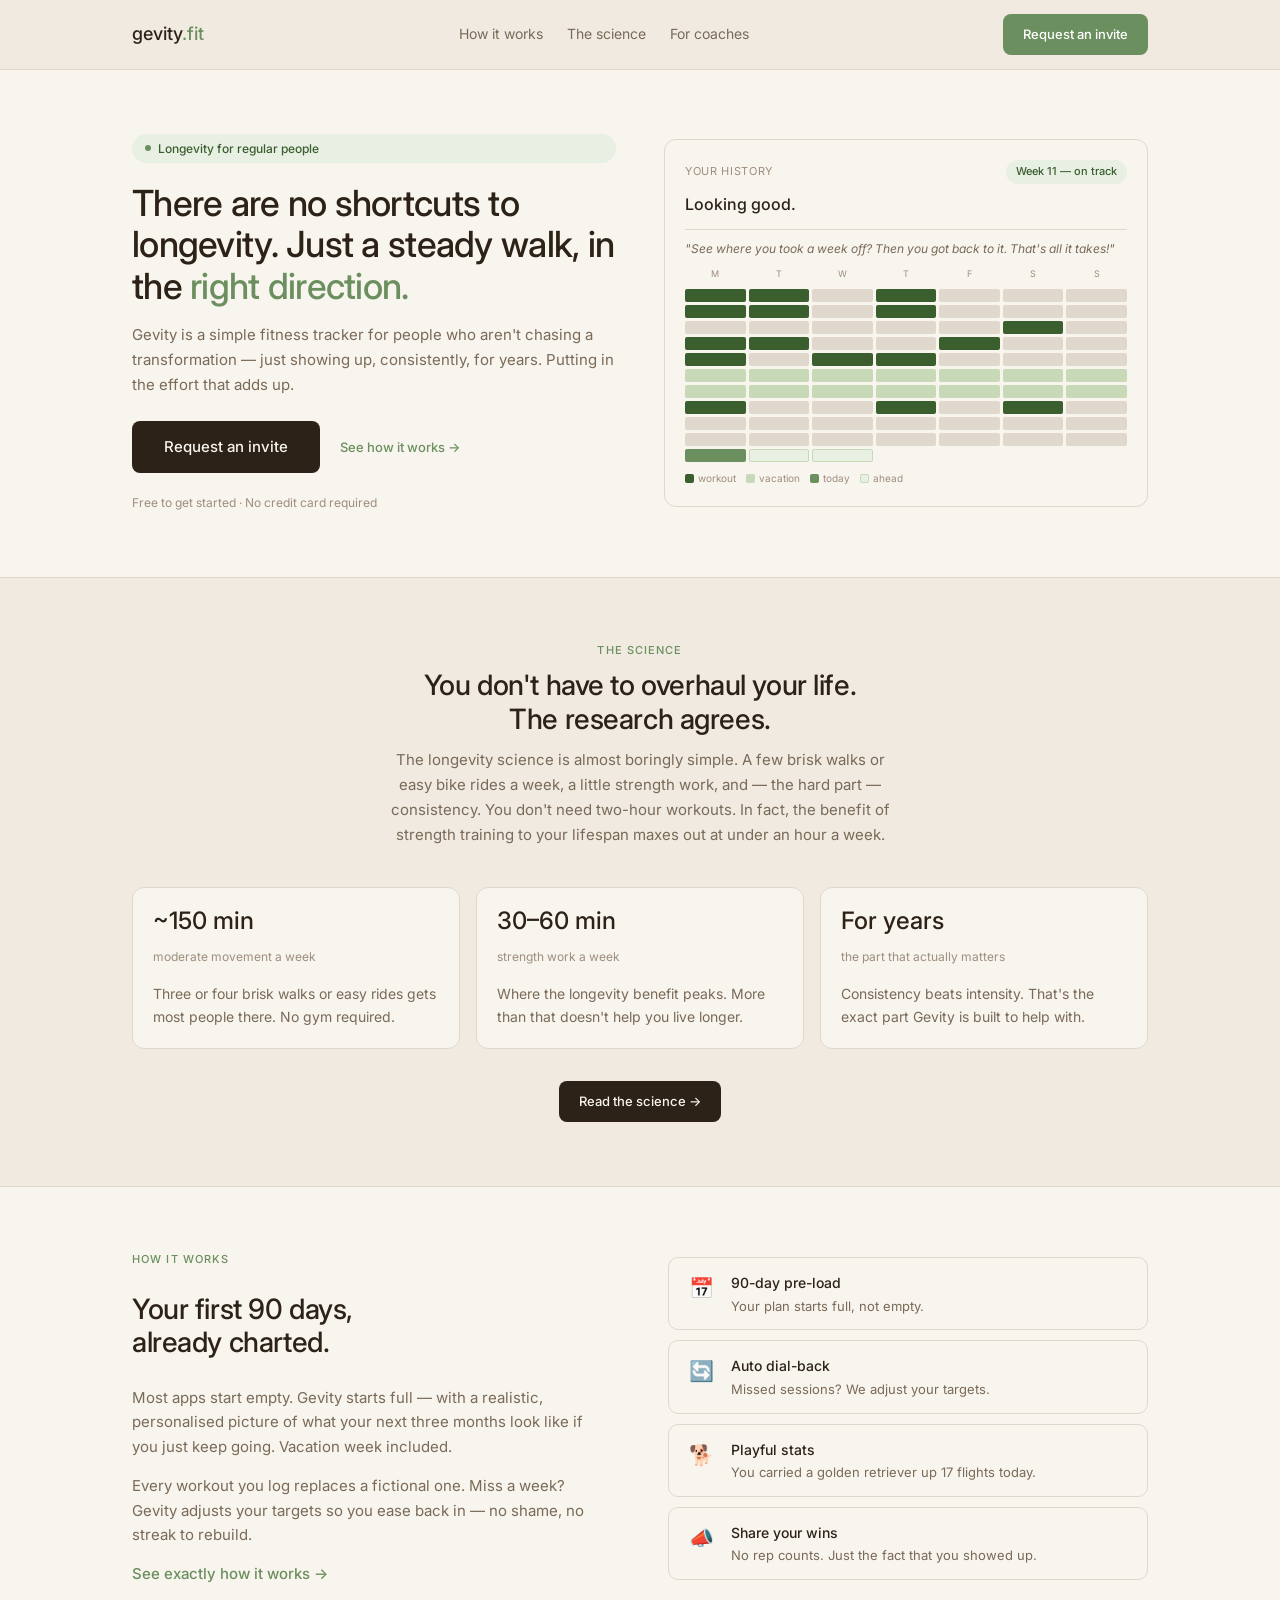
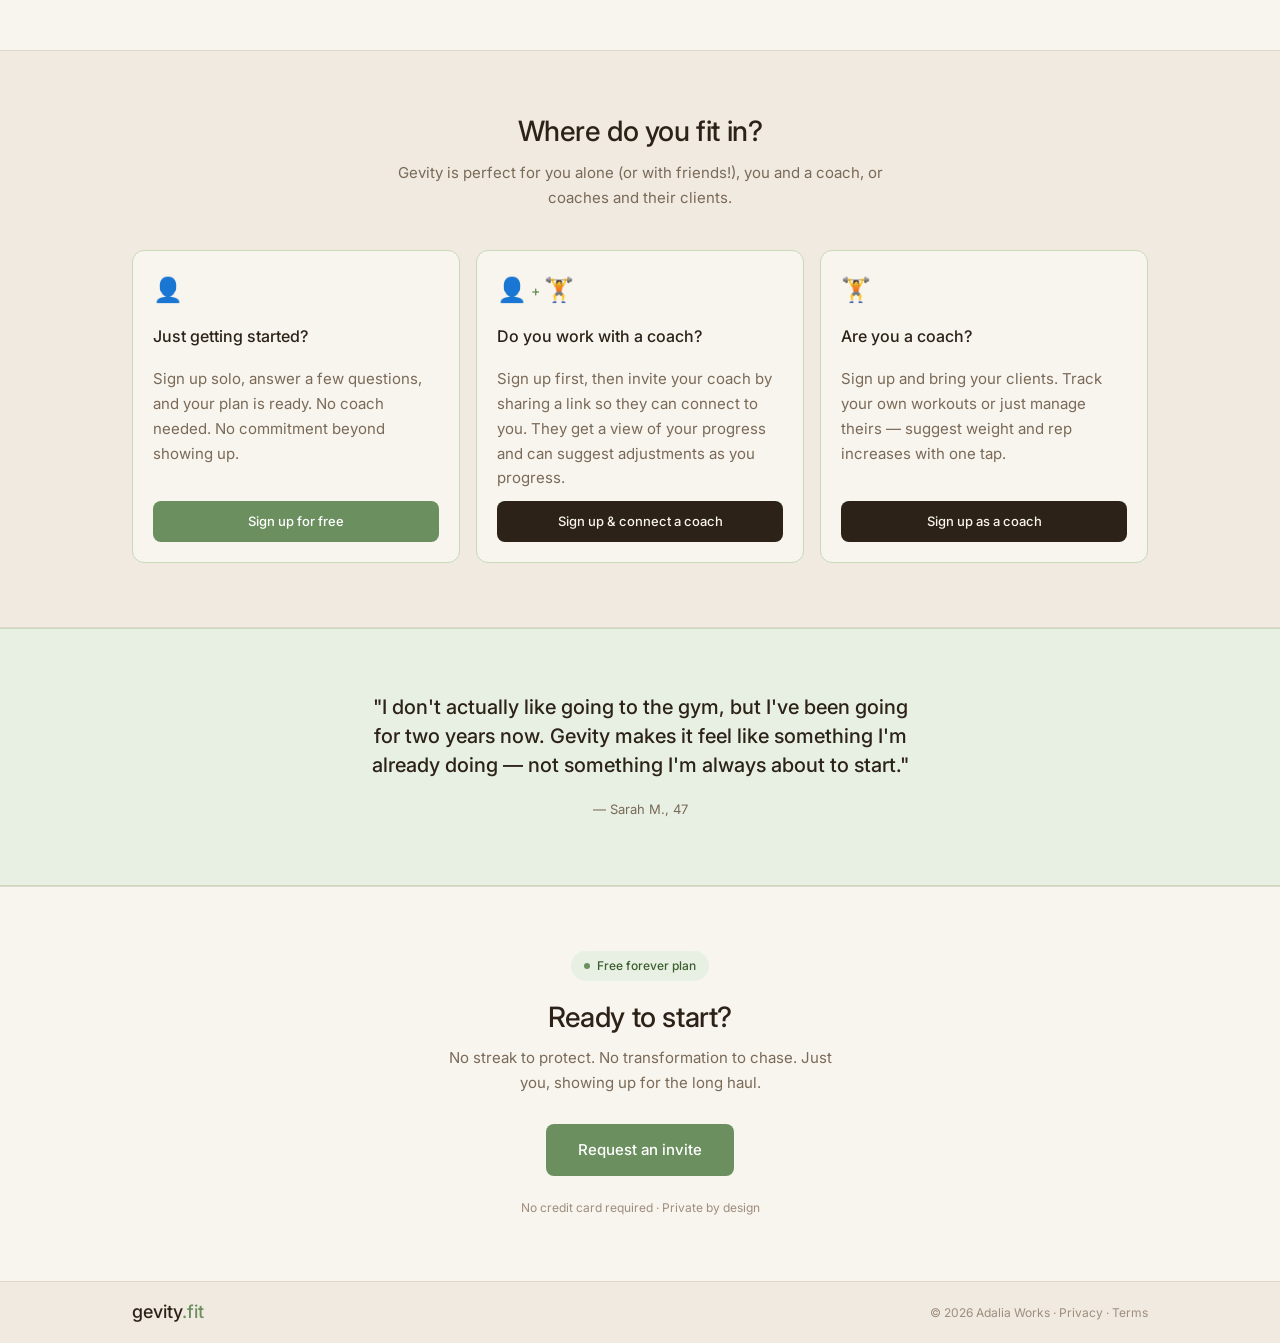
==== commit 8c03ec1e: "Reorder homepage: lead with the science, then how it works Moves the science teaser above the how-it" ====
--- a/index.html
+++ b/index.html
@@ -97,29 +97,8 @@
             </div>
         </section>
 
-        <!-- How it works teaser -->
-        <section class="section section-alt" id="how-it-works">
-            <div class="container">
-                <div class="hiw-teaser">
-                    <div class="hiw-teaser-copy">
-                        <div class="feature-label">How it works</div>
-                        <h2>Your first 90 days,<br />already charted.</h2>
-                        <p class="body-text">Most apps start empty. Gevity starts full — with a realistic, personalised picture of what your next three months look like if you just keep going. Vacation week included.</p>
-                        <p class="body-text">Every workout you log replaces a fictional one. Miss a week? Gevity adjusts your targets so you ease back in — no shame, no streak to rebuild.</p>
-                        <a href="/how-it-works.html" class="link-green" style="font-size:15px;">See exactly how it works →</a>
-                    </div>
-                    <div class="hiw-teaser-pills">
-                        <div class="hiw-pill"><div class="hiw-pill-icon">📅</div><div><div class="hiw-pill-title">90-day pre-load</div><div class="hiw-pill-body">Your plan starts full, not empty.</div></div></div>
-                        <div class="hiw-pill"><div class="hiw-pill-icon">🔄</div><div><div class="hiw-pill-title">Auto dial-back</div><div class="hiw-pill-body">Missed sessions? We adjust your targets.</div></div></div>
-                        <div class="hiw-pill"><div class="hiw-pill-icon">🐕</div><div><div class="hiw-pill-title">Playful stats</div><div class="hiw-pill-body">You carried a golden retriever up 17 flights today.</div></div></div>
-                        <div class="hiw-pill"><div class="hiw-pill-icon">📣</div><div><div class="hiw-pill-title">Share your wins</div><div class="hiw-pill-body">No rep counts. Just the fact that you showed up.</div></div></div>
-                    </div>
-                </div>
-            </div>
-        </section>
-
         <!-- The science teaser -->
-        <section class="section">
+        <section class="section section-alt">
             <div class="container">
                 <div class="section-header">
                     <div class="feature-label">The science</div>
@@ -161,6 +140,27 @@
                 </div>
                 <div style="text-align: center; margin-top: 32px;">
                     <a href="/science.html" class="btn btn-dark">Read the science →</a>
+                </div>
+            </div>
+        </section>
+
+        <!-- How it works teaser -->
+        <section class="section" id="how-it-works">
+            <div class="container">
+                <div class="hiw-teaser">
+                    <div class="hiw-teaser-copy">
+                        <div class="feature-label">How it works</div>
+                        <h2>Your first 90 days,<br />already charted.</h2>
+                        <p class="body-text">Most apps start empty. Gevity starts full — with a realistic, personalised picture of what your next three months look like if you just keep going. Vacation week included.</p>
+                        <p class="body-text">Every workout you log replaces a fictional one. Miss a week? Gevity adjusts your targets so you ease back in — no shame, no streak to rebuild.</p>
+                        <a href="/how-it-works.html" class="link-green" style="font-size:15px;">See exactly how it works →</a>
+                    </div>
+                    <div class="hiw-teaser-pills">
+                        <div class="hiw-pill"><div class="hiw-pill-icon">📅</div><div><div class="hiw-pill-title">90-day pre-load</div><div class="hiw-pill-body">Your plan starts full, not empty.</div></div></div>
+                        <div class="hiw-pill"><div class="hiw-pill-icon">🔄</div><div><div class="hiw-pill-title">Auto dial-back</div><div class="hiw-pill-body">Missed sessions? We adjust your targets.</div></div></div>
+                        <div class="hiw-pill"><div class="hiw-pill-icon">🐕</div><div><div class="hiw-pill-title">Playful stats</div><div class="hiw-pill-body">You carried a golden retriever up 17 flights today.</div></div></div>
+                        <div class="hiw-pill"><div class="hiw-pill-icon">📣</div><div><div class="hiw-pill-title">Share your wins</div><div class="hiw-pill-body">No rep counts. Just the fact that you showed up.</div></div></div>
+                    </div>
                 </div>
             </div>
         </section>
--- a/style.css
+++ b/style.css
@@ -218,6 +218,52 @@
 .invite-inner .btn-lg { margin-top: 8px; align-self: flex-start; }
 .invite-inner .fine-print { margin-top: 0; }
 
+/* Footnotes — hover tooltips + bidirectional jump links */
+.fn-ref { font-size: 0.7em; line-height: 0; position: relative; cursor: pointer; }
+.fn-ref > a { color: var(--green); text-decoration: none; font-weight: 500; padding: 0 1px; }
+.fn-ref > a:hover { text-decoration: underline; }
+.fn-tip {
+  position: absolute;
+  bottom: 1.8em;
+  left: 50%;
+  transform: translateX(-50%);
+  width: 230px;
+  background: var(--text-dark);
+  color: var(--cream);
+  font-size: 12px;
+  font-weight: 400;
+  line-height: 1.5;
+  letter-spacing: normal;
+  padding: 10px 12px;
+  border-radius: 8px;
+  text-align: left;
+  opacity: 0;
+  visibility: hidden;
+  transition: opacity 0.15s ease;
+  z-index: 30;
+  pointer-events: none;
+}
+.fn-tip::after {
+  content: "";
+  position: absolute;
+  top: 100%;
+  left: 50%;
+  transform: translateX(-50%);
+  border: 5px solid transparent;
+  border-top-color: var(--text-dark);
+}
+.fn-tip em { color: var(--cream); }
+.fn-ref:hover .fn-tip { opacity: 1; visibility: visible; }
+
+.fn-list { font-size: 13px; color: var(--text-mid); line-height: 1.7; padding-left: 20px; }
+.fn-list li { scroll-margin-top: 80px; }
+.fn-list li:target { background: var(--green-light); border-radius: 6px; box-shadow: 0 0 0 6px var(--green-light); }
+.fn-back { color: var(--green); text-decoration: none; margin-left: 4px; font-weight: 500; }
+.fn-back:hover { text-decoration: underline; }
+
+/* Offset sticky-nav when jumping to an in-text citation */
+.fn-ref:target { scroll-margin-top: 80px; }
+
 /* Prose (Privacy, Terms) */
 .prose { max-width: 680px; }
 .prose-section { margin-bottom: 40px; padding-bottom: 40px; border-bottom: 0.5px solid var(--border); }
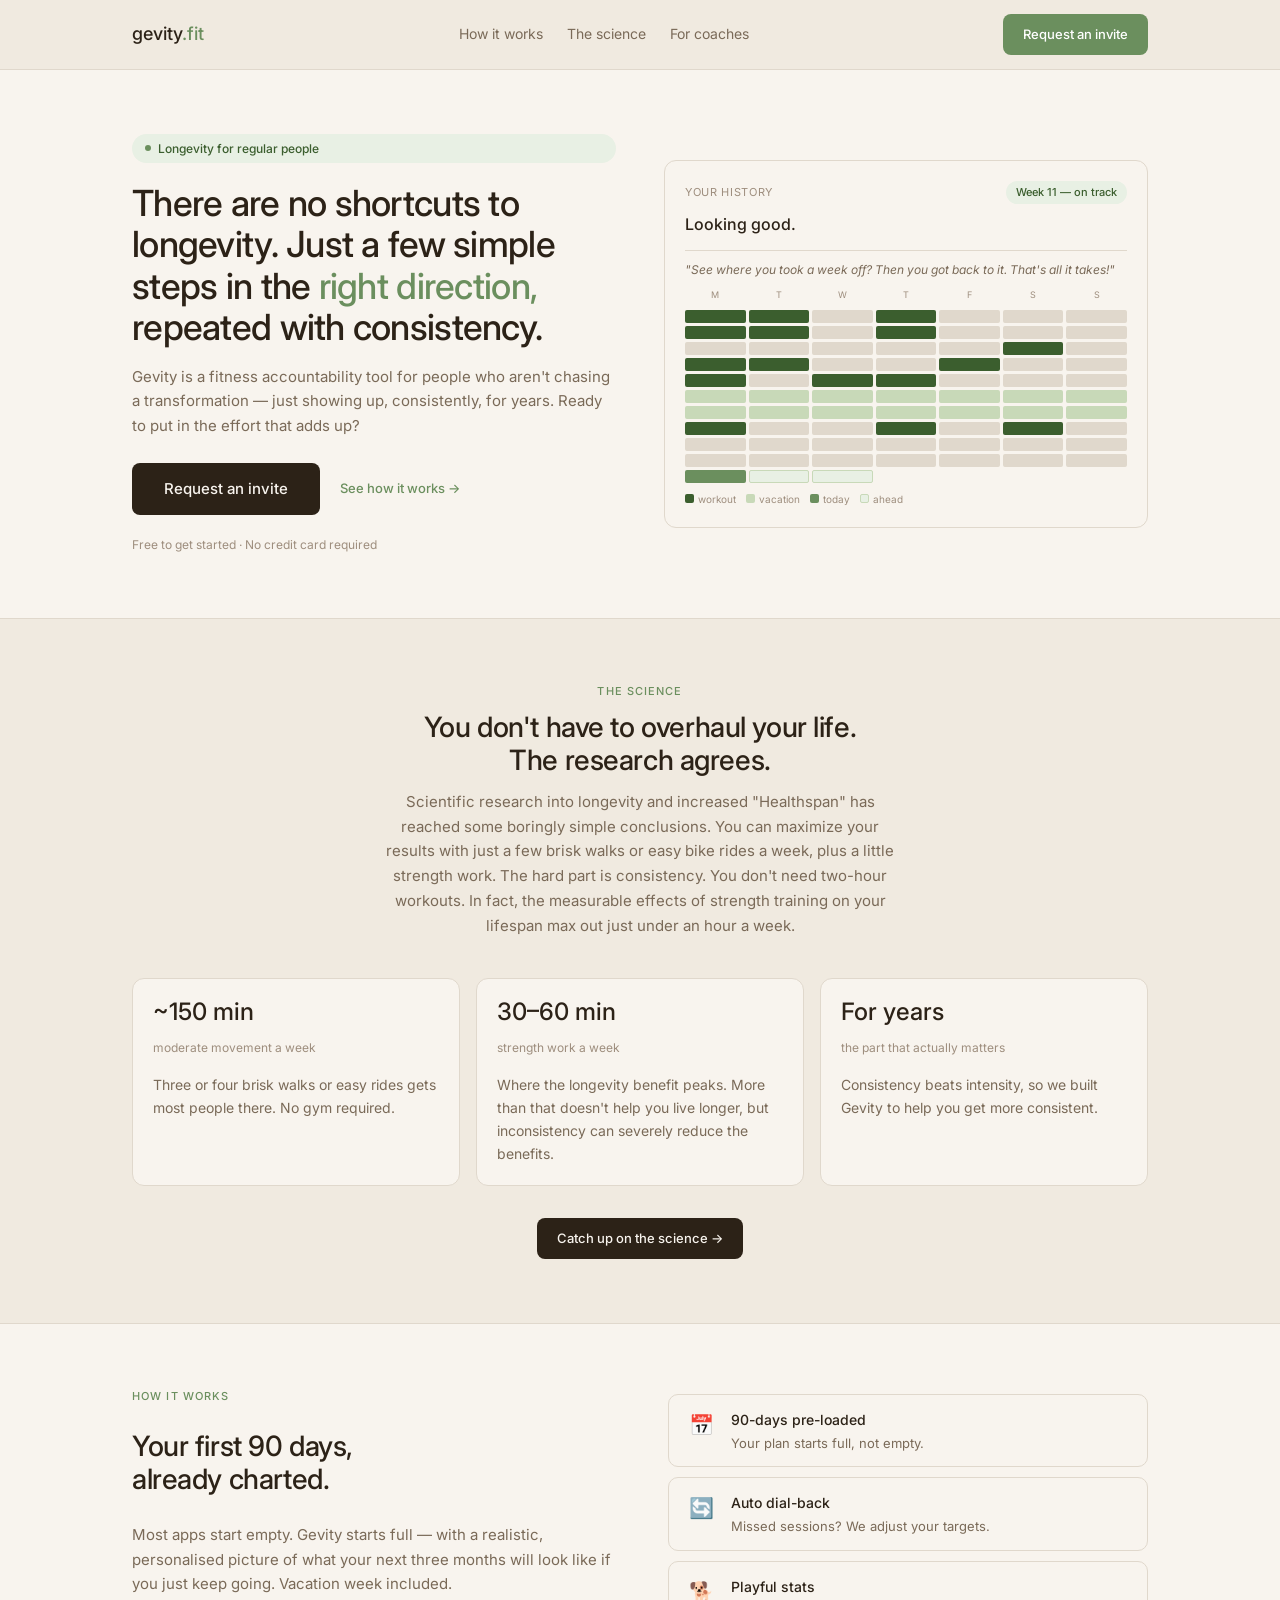
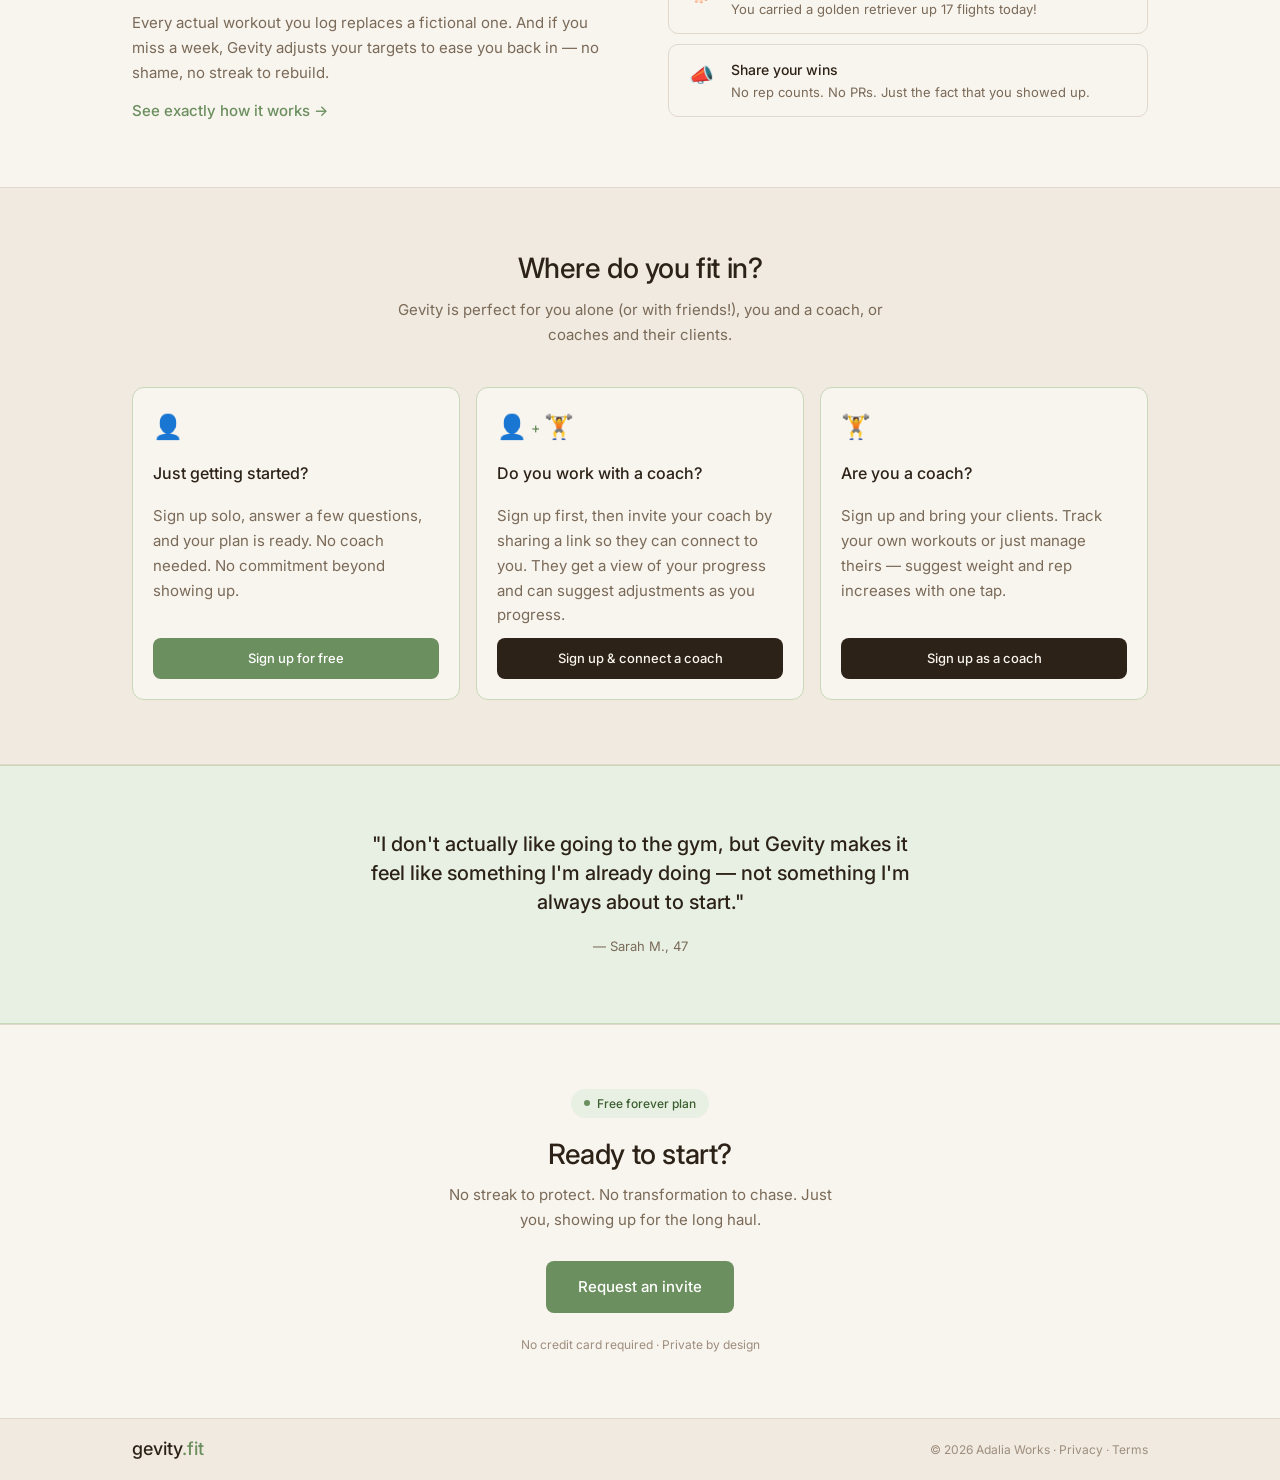
==== commit 62d9d322: "Homepage copy refinements + fix 'consistent' typo Sharper hero (accountability tool, consistency fra" ====
--- a/index.html
+++ b/index.html
@@ -45,15 +45,16 @@
                         Longevity for regular people
                     </div>
                     <h1>
-                        There are no shortcuts to<br />longevity. Just a steady
-                        walk, in the
-                        <span class="green">right direction.</span>
+                        There are no shortcuts to<br />longevity. Just a few
+                        simple steps in the
+                        <span class="green">right direction,</span> repeated
+                        with consistency.
                     </h1>
                     <p class="body-text">
-                        Gevity is a simple fitness tracker for people who aren't
-                        chasing a transformation — just showing up,
-                        consistently, for years. Putting in the effort that adds
-                        up.
+                        Gevity is a fitness accountability tool for people who
+                        aren't chasing a transformation — just showing up,
+                        consistently, for years. Ready to put in the effort that
+                        adds up?
                     </p>
                     <div class="hero-cta">
                         <a href="/invite.html" class="btn btn-dark btn-lg"
@@ -102,44 +103,64 @@
             <div class="container">
                 <div class="section-header">
                     <div class="feature-label">The science</div>
-                    <h2>You don't have to overhaul your life.<br />The research agrees.</h2>
+                    <h2>
+                        You don't have to overhaul your life.<br />The research
+                        agrees.
+                    </h2>
                     <p class="body-text">
-                        The longevity science is almost boringly simple. A few
-                        brisk walks or easy bike rides a week, a little strength
-                        work, and — the hard part — consistency. You don't need
-                        two-hour workouts. In fact, the benefit of strength
-                        training to your lifespan maxes out at under an hour a
-                        week.
+                        Scientific research into longevity and increased
+                        "Healthspan" has reached some boringly simple
+                        conclusions. You can maximize your results with just a
+                        few brisk walks or easy bike rides a week, plus a little
+                        strength work. The hard part is consistency. You don't
+                        need two-hour workouts. In fact, the measurable effects
+                        of strength training on your lifespan max out just under
+                        an hour a week.
                     </p>
                 </div>
                 <div class="grid-3">
                     <div class="card">
-                        <div class="stat-number" style="font-size: 24px;">~150 min</div>
-                        <div class="stat-label" style="margin-bottom: 6px;">moderate movement a week</div>
-                        <p class="body-text" style="font-size: 14px;">
+                        <div class="stat-number" style="font-size: 24px">
+                            ~150 min
+                        </div>
+                        <div class="stat-label" style="margin-bottom: 6px">
+                            moderate movement a week
+                        </div>
+                        <p class="body-text" style="font-size: 14px">
                             Three or four brisk walks or easy rides gets most
                             people there. No gym required.
                         </p>
                     </div>
                     <div class="card">
-                        <div class="stat-number" style="font-size: 24px;">30–60 min</div>
-                        <div class="stat-label" style="margin-bottom: 6px;">strength work a week</div>
-                        <p class="body-text" style="font-size: 14px;">
+                        <div class="stat-number" style="font-size: 24px">
+                            30–60 min
+                        </div>
+                        <div class="stat-label" style="margin-bottom: 6px">
+                            strength work a week
+                        </div>
+                        <p class="body-text" style="font-size: 14px">
                             Where the longevity benefit peaks. More than that
-                            doesn't help you live longer.
+                            doesn't help you live longer, but inconsistency can
+                            severely reduce the benefits.
                         </p>
                     </div>
                     <div class="card">
-                        <div class="stat-number" style="font-size: 24px;">For years</div>
-                        <div class="stat-label" style="margin-bottom: 6px;">the part that actually matters</div>
-                        <p class="body-text" style="font-size: 14px;">
-                            Consistency beats intensity. That's the exact part
-                            Gevity is built to help with.
-                        </p>
-                    </div>
-                </div>
-                <div style="text-align: center; margin-top: 32px;">
-                    <a href="/science.html" class="btn btn-dark">Read the science →</a>
+                        <div class="stat-number" style="font-size: 24px">
+                            For years
+                        </div>
+                        <div class="stat-label" style="margin-bottom: 6px">
+                            the part that actually matters
+                        </div>
+                        <p class="body-text" style="font-size: 14px">
+                            Consistency beats intensity, so we built Gevity to
+                            help you get more consistent.
+                        </p>
+                    </div>
+                </div>
+                <div style="text-align: center; margin-top: 32px">
+                    <a href="/science.html" class="btn btn-dark"
+                        >Catch up on the science →</a
+                    >
                 </div>
             </div>
         </section>
@@ -151,15 +172,68 @@
                     <div class="hiw-teaser-copy">
                         <div class="feature-label">How it works</div>
                         <h2>Your first 90 days,<br />already charted.</h2>
-                        <p class="body-text">Most apps start empty. Gevity starts full — with a realistic, personalised picture of what your next three months look like if you just keep going. Vacation week included.</p>
-                        <p class="body-text">Every workout you log replaces a fictional one. Miss a week? Gevity adjusts your targets so you ease back in — no shame, no streak to rebuild.</p>
-                        <a href="/how-it-works.html" class="link-green" style="font-size:15px;">See exactly how it works →</a>
+                        <p class="body-text">
+                            Most apps start empty. Gevity starts full — with a
+                            realistic, personalised picture of what your next
+                            three months will look like if you just keep going.
+                            Vacation week included.
+                        </p>
+                        <p class="body-text">
+                            Every actual workout you log replaces a fictional
+                            one. And if you miss a week, Gevity adjusts your
+                            targets to ease you back in — no shame, no streak to
+                            rebuild.
+                        </p>
+                        <a
+                            href="/how-it-works.html"
+                            class="link-green"
+                            style="font-size: 15px"
+                            >See exactly how it works →</a
+                        >
                     </div>
                     <div class="hiw-teaser-pills">
-                        <div class="hiw-pill"><div class="hiw-pill-icon">📅</div><div><div class="hiw-pill-title">90-day pre-load</div><div class="hiw-pill-body">Your plan starts full, not empty.</div></div></div>
-                        <div class="hiw-pill"><div class="hiw-pill-icon">🔄</div><div><div class="hiw-pill-title">Auto dial-back</div><div class="hiw-pill-body">Missed sessions? We adjust your targets.</div></div></div>
-                        <div class="hiw-pill"><div class="hiw-pill-icon">🐕</div><div><div class="hiw-pill-title">Playful stats</div><div class="hiw-pill-body">You carried a golden retriever up 17 flights today.</div></div></div>
-                        <div class="hiw-pill"><div class="hiw-pill-icon">📣</div><div><div class="hiw-pill-title">Share your wins</div><div class="hiw-pill-body">No rep counts. Just the fact that you showed up.</div></div></div>
+                        <div class="hiw-pill">
+                            <div class="hiw-pill-icon">📅</div>
+                            <div>
+                                <div class="hiw-pill-title">
+                                    90-days pre-loaded
+                                </div>
+                                <div class="hiw-pill-body">
+                                    Your plan starts full, not empty.
+                                </div>
+                            </div>
+                        </div>
+                        <div class="hiw-pill">
+                            <div class="hiw-pill-icon">🔄</div>
+                            <div>
+                                <div class="hiw-pill-title">Auto dial-back</div>
+                                <div class="hiw-pill-body">
+                                    Missed sessions? We adjust your targets.
+                                </div>
+                            </div>
+                        </div>
+                        <div class="hiw-pill">
+                            <div class="hiw-pill-icon">🐕</div>
+                            <div>
+                                <div class="hiw-pill-title">Playful stats</div>
+                                <div class="hiw-pill-body">
+                                    You carried a golden retriever up 17 flights
+                                    today!
+                                </div>
+                            </div>
+                        </div>
+                        <div class="hiw-pill">
+                            <div class="hiw-pill-icon">📣</div>
+                            <div>
+                                <div class="hiw-pill-title">
+                                    Share your wins
+                                </div>
+                                <div class="hiw-pill-body">
+                                    No rep counts. No PRs. Just the fact that
+                                    you showed up.
+                                </div>
+                            </div>
+                        </div>
                     </div>
                 </div>
             </div>
@@ -224,10 +298,9 @@
             <div class="container">
                 <blockquote>
                     <p>
-                        "I don't actually like going to the gym, but I've been
-                        going for two years now. Gevity makes it feel like
-                        something I'm already doing — not something I'm always
-                        about to start."
+                        "I don't actually like going to the gym, but Gevity
+                        makes it feel like something I'm already doing — not
+                        something I'm always about to start."
                     </p>
                     <cite>— Sarah M., 47</cite>
                 </blockquote>
@@ -262,7 +335,9 @@
                     gevity<span class="logo-accent">.fit</span>
                 </div>
                 <div class="footer-center">
-                    © 2026 <a href="https://adaliaworks.com">Adalia Works</a> · <a href="/privacy.html">Privacy</a> · <a href="/terms.html">Terms</a>
+                    © 2026 <a href="https://adaliaworks.com">Adalia Works</a> ·
+                    <a href="/privacy.html">Privacy</a> ·
+                    <a href="/terms.html">Terms</a>
                 </div>
             </div>
         </footer>
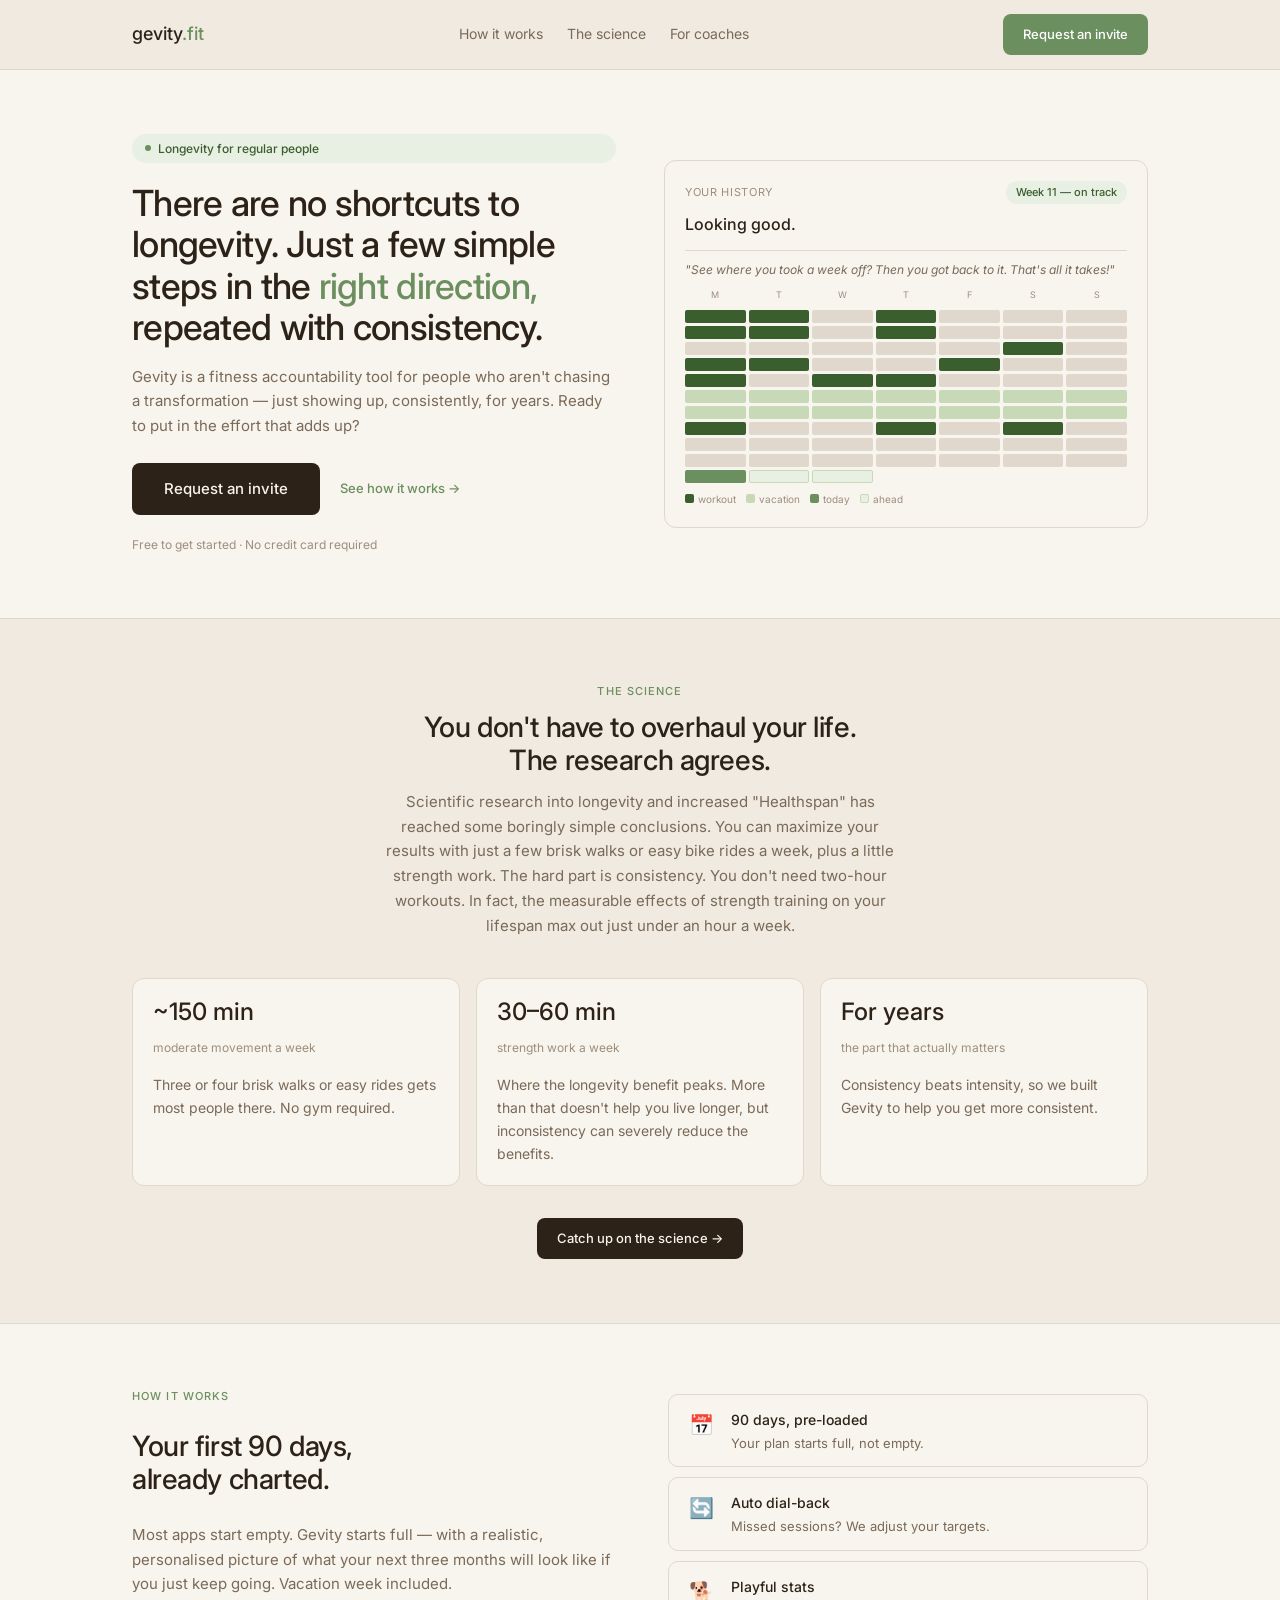
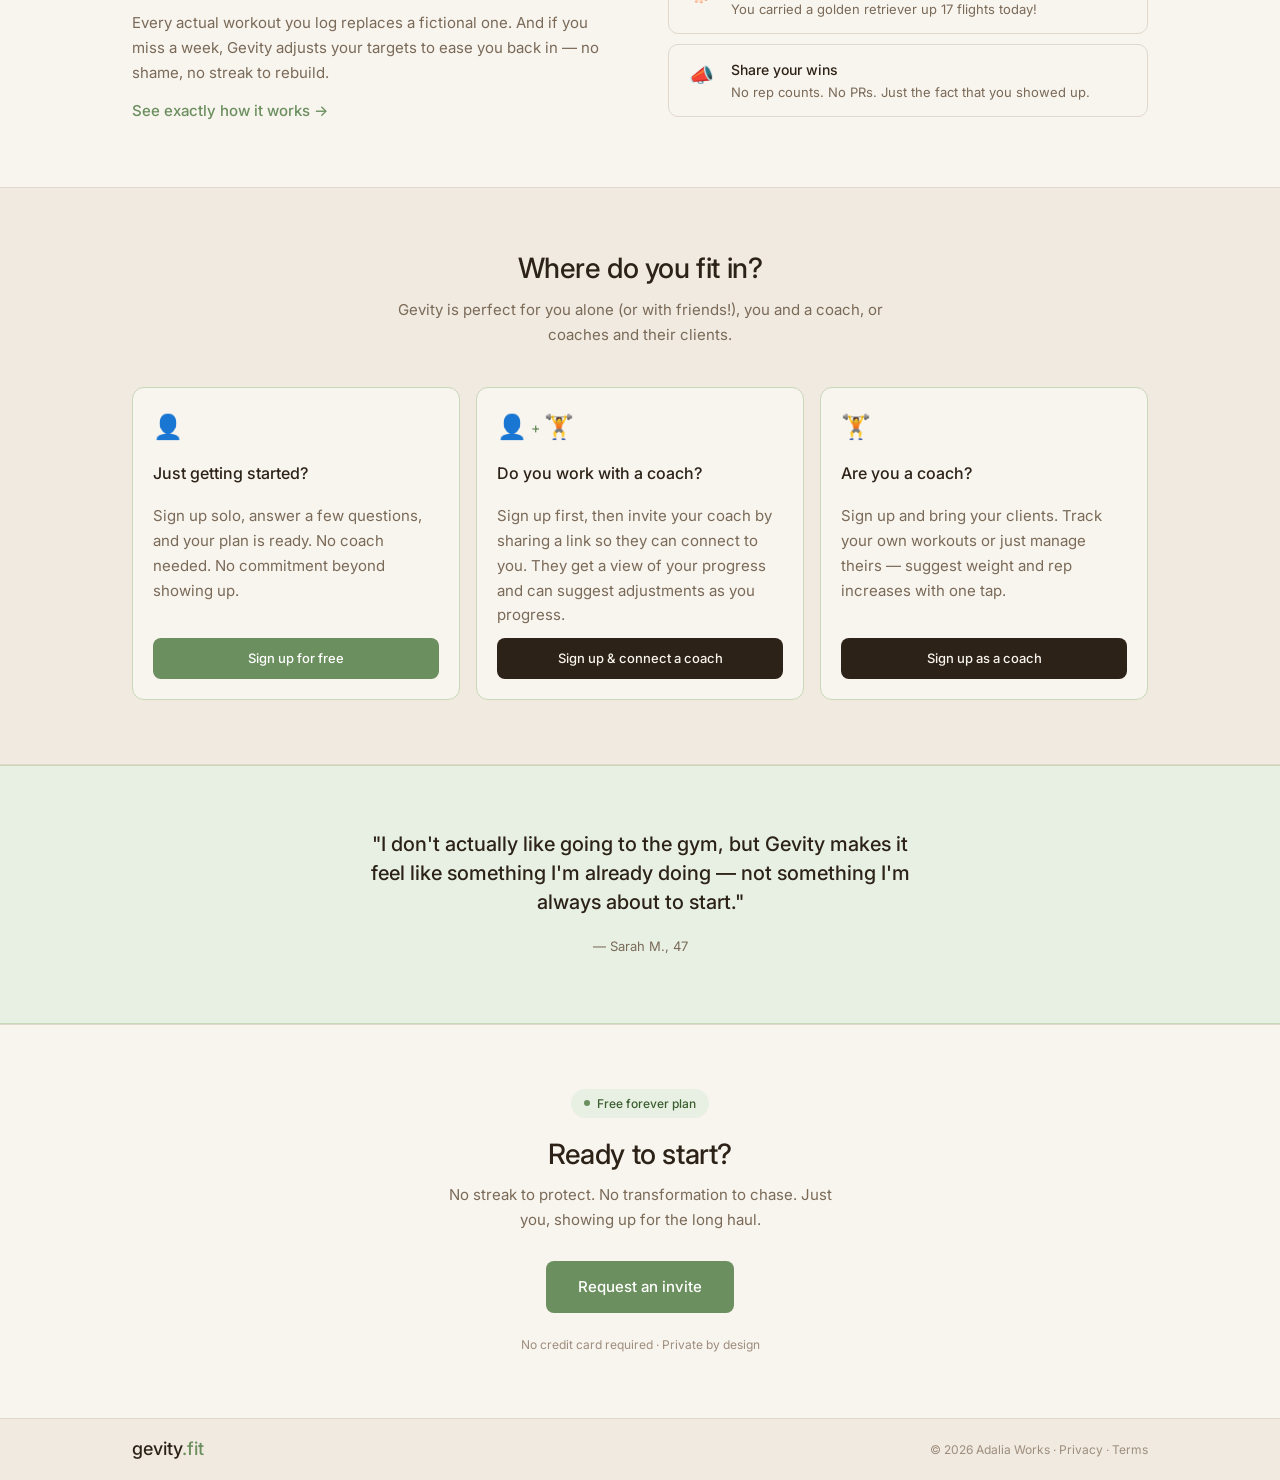
==== commit 7ad94690: "Fix pill label grammar: '90-days pre-loaded' → '90 days, pre-loaded'" ====
--- a/index.html
+++ b/index.html
@@ -196,7 +196,7 @@
                             <div class="hiw-pill-icon">📅</div>
                             <div>
                                 <div class="hiw-pill-title">
-                                    90-days pre-loaded
+                                    90 days, pre-loaded
                                 </div>
                                 <div class="hiw-pill-body">
                                     Your plan starts full, not empty.
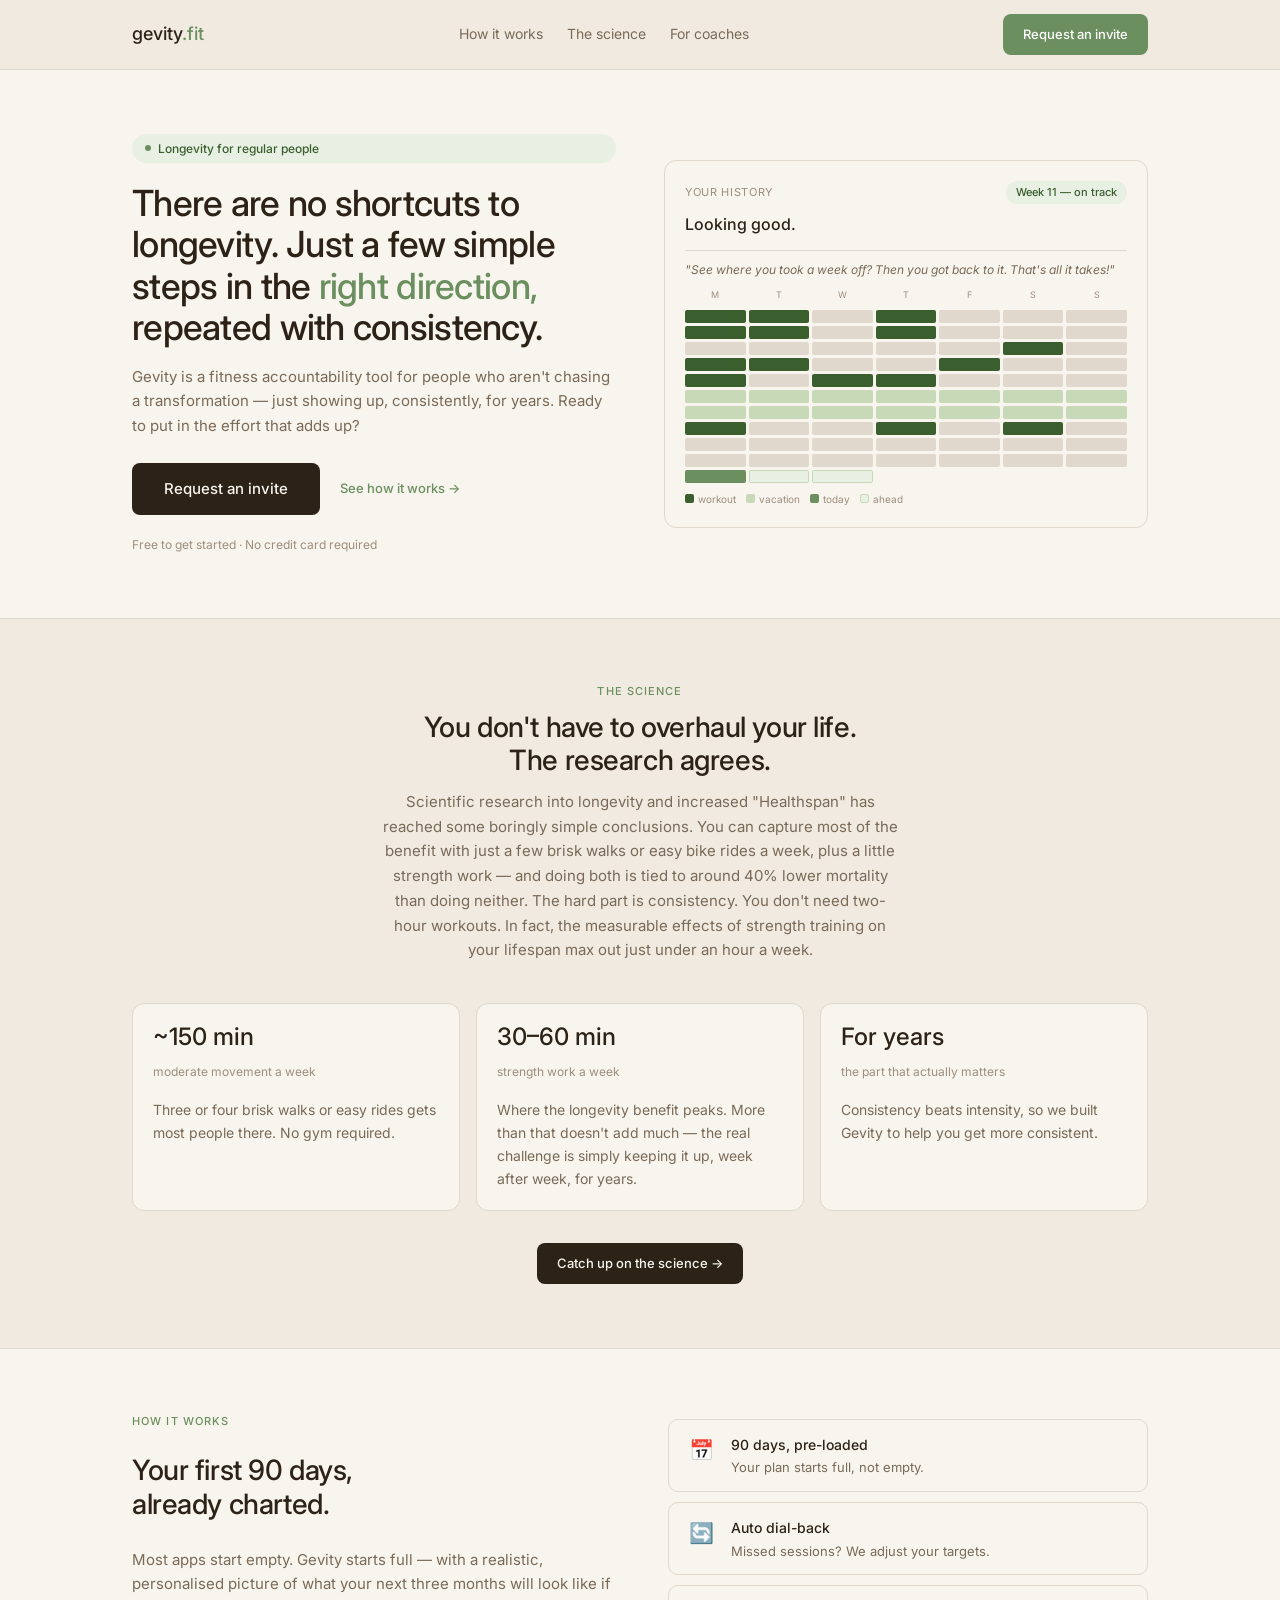
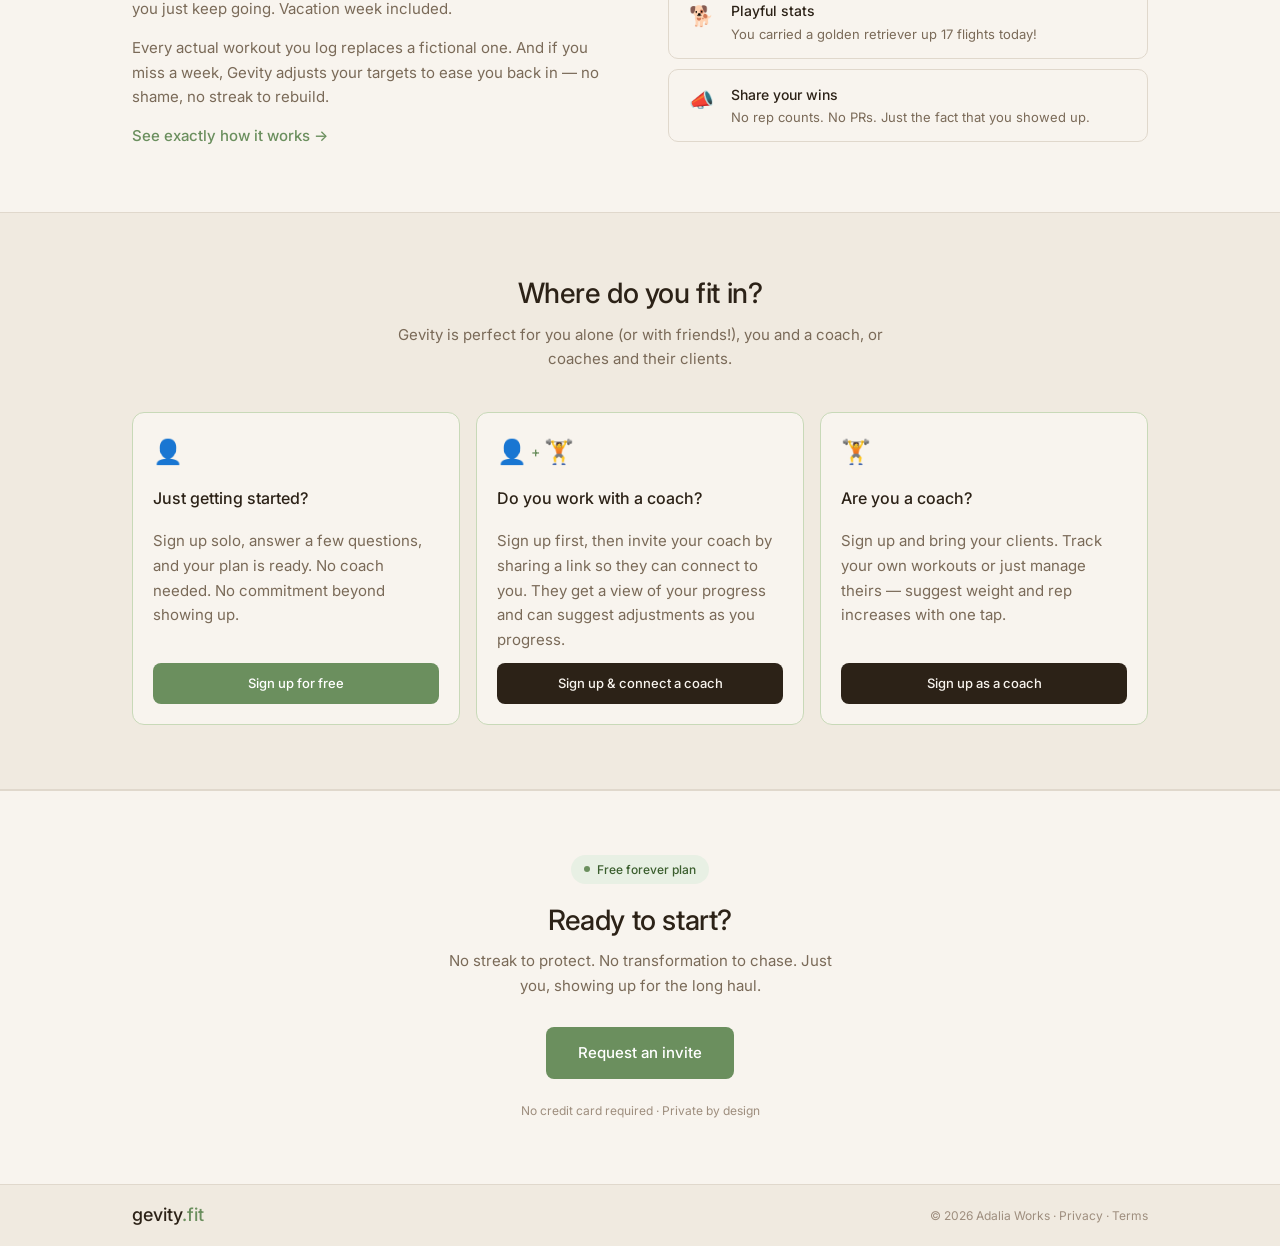
==== commit eba3eb36: "Apply copy-edit drafts: soften streak language, harden science claims Promote the Jul 7 *-NEW.html d" ====
--- a/index.html
+++ b/index.html
@@ -110,12 +110,13 @@
                     <p class="body-text">
                         Scientific research into longevity and increased
                         "Healthspan" has reached some boringly simple
-                        conclusions. You can maximize your results with just a
-                        few brisk walks or easy bike rides a week, plus a little
-                        strength work. The hard part is consistency. You don't
-                        need two-hour workouts. In fact, the measurable effects
-                        of strength training on your lifespan max out just under
-                        an hour a week.
+                        conclusions. You can capture most of the benefit with just
+                        a few brisk walks or easy bike rides a week, plus a little
+                        strength work — and doing both is tied to around 40% lower
+                        mortality than doing neither. The hard part is consistency.
+                        You don't need two-hour workouts. In fact, the measurable
+                        effects of strength training on your lifespan max out just
+                        under an hour a week.
                     </p>
                 </div>
                 <div class="grid-3">
@@ -140,8 +141,8 @@
                         </div>
                         <p class="body-text" style="font-size: 14px">
                             Where the longevity benefit peaks. More than that
-                            doesn't help you live longer, but inconsistency can
-                            severely reduce the benefits.
+                            doesn't add much — the real challenge is simply
+                            keeping it up, week after week, for years.
                         </p>
                     </div>
                     <div class="card">
@@ -294,6 +295,14 @@
         </section>
 
         <!-- Testimonial -->
+        <!--
+          SUGGESTED EDIT: This testimonial reads as fabricated ("Sarah M., 47").
+          Under FTC endorsement rules, a testimonial must reflect a real,
+          identifiable person's genuine experience. Before public launch, either
+          replace it with a real, permissioned quote from an early tester or
+          remove the section. Hidden for now so nothing unverifiable ships.
+        -->
+        <!--
         <section class="section section-green">
             <div class="container">
                 <blockquote>
@@ -306,6 +315,7 @@
                 </blockquote>
             </div>
         </section>
+        -->
 
         <!-- Footer CTA -->
         <section class="section footer-cta">
--- a/style.css
+++ b/style.css
@@ -9,6 +9,9 @@
   --green: #6B8F5E;
   --green-dark: #3B5E2E;
   --green-light: #E8F0E4;
+  /* Cardio — warm clay, deliberately off the brand greens (mirrored in the app's application.css) */
+  --color-cardio: #C2703D;
+  --color-cardio-light: #E8BE9E;
   --text-dark: #2C2217;
   --text-mid: #7A6A58;
   --text-light: #9E8E7E;
@@ -86,11 +89,18 @@
 .cal-labels span { font-size: 9px; color: var(--text-light); text-align: center; }
 .calendar { display: grid; grid-template-columns: repeat(7, 1fr); gap: 3px; }
 .cal-cell { height: 13px; border-radius: 2px; }
+/* Dual-band calendar (how-it-works): each cell is a taller vertical rect —
+   strength fills the top half, cardio the bottom. One modality = single fill,
+   both = a 50/50 split. Scoped so the homepage calendar stays single-band. */
+.calendar-dual .cal-cell { height: 22px; display: flex; flex-direction: column; overflow: hidden; }
+.calendar-dual .cal-seg { flex: 1 1 0; min-height: 0; }
 .cal-workout { background: var(--green-dark); }
 .cal-vacation { background: var(--border-green); }
 .cal-today { background: var(--green); }
 .cal-rest { background: var(--border); }
 .cal-future { background: var(--green-light); border: 0.5px solid var(--border-green); }
+.cal-cardio { background: var(--color-cardio); }
+.cal-cardio-light { background: var(--color-cardio-light); }
 .cal-legend { display: flex; gap: 10px; flex-wrap: wrap; }
 .cal-legend span { display: flex; align-items: center; gap: 4px; font-size: 10px; color: var(--text-light); }
 .dot { width: 9px; height: 9px; border-radius: 2px; display: inline-block; flex-shrink: 0; }
@@ -98,6 +108,8 @@
 .dot-vacation { background: var(--border-green); }
 .dot-today { background: var(--green); }
 .dot-ahead { background: var(--green-light); border: 0.5px solid var(--border-green); }
+.dot-cardio { background: var(--color-cardio); }
+.dot-cardio-light { background: var(--color-cardio-light); }
 
 /* Steps */
 .step-row { display: flex; align-items: center; gap: 12px; margin-bottom: 8px; }
@@ -264,6 +276,9 @@
 /* Offset sticky-nav when jumping to an in-text citation */
 .fn-ref:target { scroll-margin-top: 80px; }
 
+/* Offset sticky-nav when jumping to an in-page section anchor */
+.section[id] { scroll-margin-top: 80px; }
+
 /* Prose (Privacy, Terms) */
 .prose { max-width: 680px; }
 .prose-section { margin-bottom: 40px; padding-bottom: 40px; border-bottom: 0.5px solid var(--border); }
